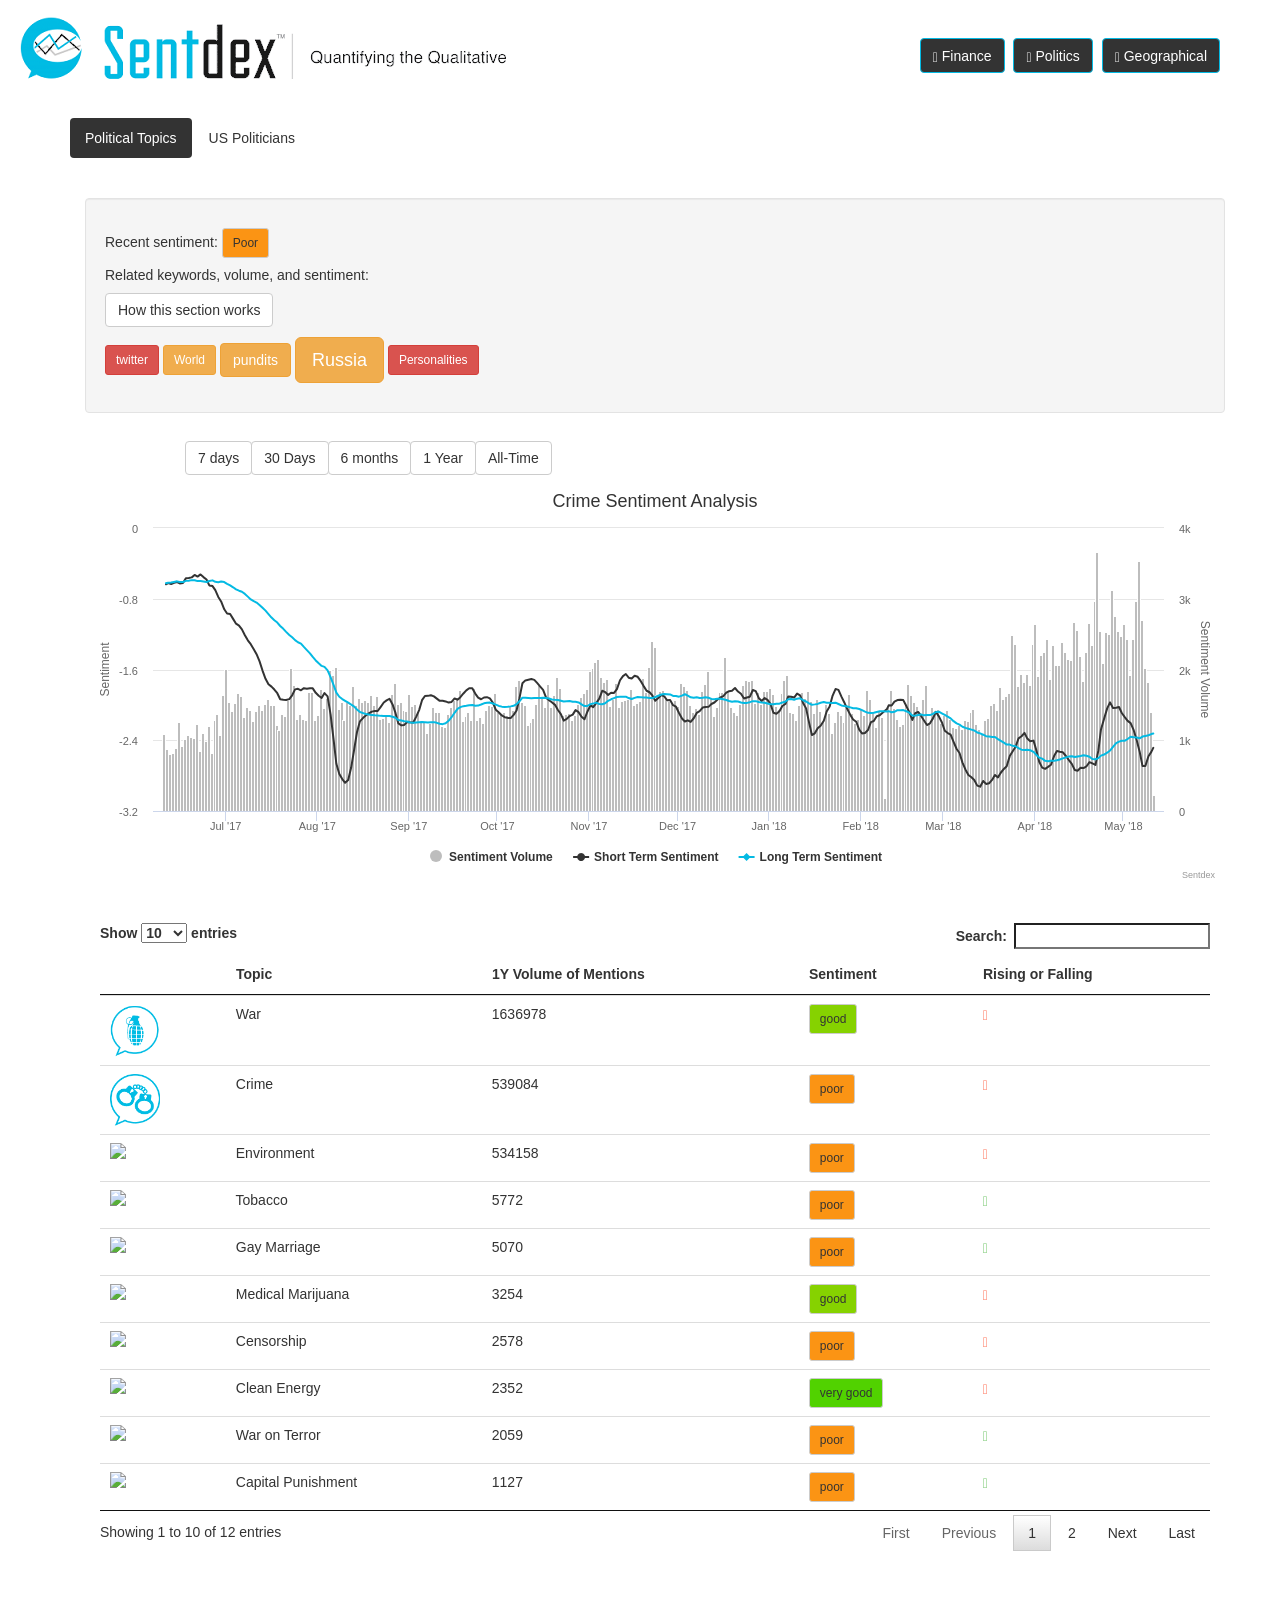
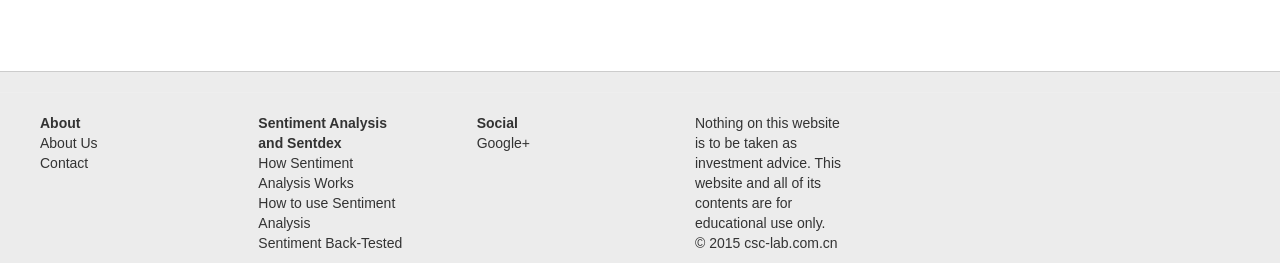
==== index.html @ c2fbd5fb "add index.html and js file" ====
<!DOCTYPE html>
<html lang="en">

<head>
	<meta charset="utf-8" />
	<title>Micro Grid</title>
	<meta name="viewport" content="width=device-width, initial-scale=1.0">
	<link href="./css/bootstrap.min.css" rel="stylesheet" media="screen">
	<link rel="shortcut icon" href="http://sentdex.com/static/images/dark/favicon.ico">



	<link rel="stylesheet" type="text/css" href="./css/jquery.dataTables.css">

	<script type="text/javascript" language="javascript" src="./js/jquery-1.11.1.min.js"></script>

	<script type="text/javascript" class="init">
	$(document).ready(function() {
		$('#fulltable').dataTable({
			"pagingType": "full_numbers",
			"ordering": false
		});
	});
	</script>

	<script type="text/javascript" class="init">
	$(document).ready(function() {
		$('#clientTable').dataTable({
			"pagingType": "full_numbers",
			"ordering": false
		});
	});
	</script>

	<!-- Google Tracking (for sentdex.com) -->
	<script>
	(function(i, s, o, g, r, a, m) {
		i['GoogleAnalyticsObject'] = r;
		i[r] = i[r] || function() {
			(i[r].q = i[r].q || []).push(arguments)
		}, i[r].l = 1 * new Date();
		a = s.createElement(o),
		m = s.getElementsByTagName(o)[0];
		a.async = 1;
		a.src = g;
		m.parentNode.insertBefore(a, m)
	})(window, document, 'script', '//www.google-analytics.com/analytics.js', 'ga');

	ga('create', 'UA-40019675-1', 'sentdex.com');
	ga('send', 'pageview');
	</script>

</head>

<header>
	<div class="navbar-header">
		<a class="navbar-brand" rel="home" href="" title="Sentdex Analysis">
			<img style="max-height:90px; max-width:100%; margin-top: -5px;" src="./images/sentdex-long-banner-dark.png">
		</a>
	</div>

	<div class="container">
		<ul class="nav navbar-nav navbar-right">
			<ul class="nav nav-pills">
				<a href="/financial-analysis/">
					<button type="button" class="btn btn-primary" style=" margin-top: 38px; margin-bottom: 5px; height:35px; margin-right: 5px; margin-left: 15px">
						<span class="glyphicon glyphicon-signal"></span> Finance
					</button>
				</a>
				<a href="/political-analysis/">
					<button type="button" class="btn btn-primary" style=" margin-top: 38px; margin-bottom: 5px; height:35px;">
						<span class="glyphicon glyphicon-king"></span> Politics
					</button>
				</a>
				<a href="/geographical-analysis/">
					<button type="button" class="btn btn-primary" style=" margin-top: 38px; margin-bottom: 5px; height:35px; margin-left: 5px; margin-right: 5px">
						<span class="glyphicon glyphicon-globe"></span> Geographical
					</button>
				</a>
			</ul>
		</ul>
	</div>
	<br><br>
</header>


<body style="min-height:100%;">

	<!--<hr style="color:#77777" ></hr>-->
	<!-- Flashed messages and actual body content -->
	<div class="container" style="min-height:100%">

		<body class="body">

			<ul class="nav nav-pills">

				<li role="presentation" class="active">
					<a href="/political-analysis/">Political Topics</a>
				</li>

				<li role="presentation">
					<a href="/political-analysis/us-politicians/">US Politicians</a>
				</li>

			</ul>
			<br><br>
			<div class="container">
				<!--<h4>crime -  - Sentiment Analysis<h4>-->


				<!--

				BUTTONS:

				Last 7 days:  resample  5Min
				Last 30 days: resample  60Min
				Last 6 months resample  3 hours.
				Last Year:    resample  6 hours
				All time:     resample  1 day

			-->
			<div class="row">
				<div class='col-md-12'>
					<div class="well">

						<h5>Recent sentiment: <button class="btn btn-default btn-sm" style="background:#fb9414">Poor</button></h5>

						<h5>Related keywords, volume, and sentiment:</h5>
						<button class="btn btn-default" type="button" data-toggle="collapse" data-target="#collapseExample" aria-expanded="false" aria-controls="collapseExample">
							How this section works
						</button>
						<div class="collapse" id="collapseExample">
							<div class="well">
								<p>These are popular keywords around the main political keyword of this page (you are currently viewing related terms and sentiment for crime.)</p>
								<p>Size denotes amounts of mentions of the topic related to the political keyword / politician.</p>
								<p>Color is the overall sentiment, where
									<span class="text-success"><strong>green is very positive</strong></span>, <span class="text-info"><strong>blue is positive</strong></span>, no color is neutral, <span class="text-warning"><strong>orange is negative</strong></span>, and
									<span
									class="text-danger"><strong>red is very negative</strong></span>.
								</p> Click on the word to view related news links.
							</div>
						</div>


						<p>
							<span class="spoiler">
								<div class="spoiler-btn" style="display: inline"><button class="btn btn-danger btn-sm">twitter</button></div>
								<div class="spoiler-body collapse">
									<br><p>Related Links:</p>


									<h1 style="font-size: 140.0%"><a href="http://www.usatoday.com/story/news/politics/onpolitics/2017/06/26/conservative-pundits-colluding-russia-isnt-crime/103204036/" target="blank"><strong>http://www.usatoday.com/story/news/politics/onpolitics/2017/06/26/conservative-pundits-colluding-russia-isnt-crime/103204036/</strong></a></h1>



								</div>
							</span>

							<span class="spoiler">
								<div class="spoiler-btn" style="display: inline"><button class="btn btn-warning btn-sm">World</button></div>
								<div class="spoiler-body collapse">
									<br><p>Related Links:</p>


									<h1 style="font-size: 140.0%"><a href="http://www.foxnews.com/politics/2018/05/09/trump-says-will-meet-freed-americans-when-land-in-dc-area-early-thursday-morning.html" target="blank"><strong>http://www.foxnews.com/politics/2018/05/09/trump-says-will-meet-freed-americans-when-land-in-dc-area-early-thursday-morning.html</strong></a></h1>




								</div>
							</span>

							<span class="spoiler">
								<div class="spoiler-btn" style="display: inline"><button class="btn btn-warning btn-md">pundits</button></div>
								<div class="spoiler-body collapse">
									<br><p>Related Links:</p>


									<h1 style="font-size: 140.0%"><a href="http://www.usatoday.com/story/news/politics/onpolitics/2017/06/26/conservative-pundits-colluding-russia-isnt-crime/103204036/" target="blank"><strong>http://www.usatoday.com/story/news/politics/onpolitics/2017/06/26/conservative-pundits-colluding-russia-isnt-crime/103204036/</strong></a></h1>



								</div>
							</span>

							<span class="spoiler">
								<div class="spoiler-btn" style="display: inline"><button class="btn btn-warning btn-lg">Russia</button></div>
								<div class="spoiler-body collapse">
									<br><p>Related Links:</p>


									<h1 style="font-size: 80.0%"><a href="http://www.foxnews.com/politics/2018/05/10/nunes-gowdy-meet-with-doj-officials-amid-russia-probe-standoff.html" target="blank"><strong>http://www.foxnews.com/politics/2018/05/10/nunes-gowdy-meet-with-doj-officials-amid-russia-probe-standoff.html</strong></a></h1>






								</div>
							</span>

							<span class="spoiler">
								<div class="spoiler-btn" style="display: inline"><button class="btn btn-danger btn-sm">Personalities</button></div>
								<div class="spoiler-body collapse">
									<br><p>Related Links:</p>


									<h1 style="font-size: 140.0%"><a href="http://www.foxnews.com/politics/2018/05/09/trump-says-will-meet-freed-americans-when-land-in-dc-area-early-thursday-morning.html" target="blank"><strong>http://www.foxnews.com/politics/2018/05/09/trump-says-will-meet-freed-americans-when-land-in-dc-area-early-thursday-morning.html</strong></a></h1>




								</div>
							</span>
						</p>
					</div>



					<div class="btn-group btn-group-justified" style="margin-left: 100px">

						<div class="btn-toolbar" role="toolbar">

							<div class="btn-group">
								<a href="/political-analysis/?i=crime&tf=7d">
									<button type="button" class="btn btn-default navbar-btn">7 days</button>
								</a>
							</div>
							<div class="btn-group">
								<a href="/political-analysis/?i=crime&tf=30d">
									<button type="button" class="btn btn-default navbar-btn">30 Days</button>
								</a>
							</div>
							<div class="btn-group">
								<a href="/political-analysis/?i=crime&tf=6m">
									<button type="button" class="btn btn-default navbar-btn">6 months</button>
								</a>
							</div>
							<div class="btn-group">
								<a href="/political-analysis/?i=crime&tf=1y">
									<button type="button" class="btn btn-default navbar-btn">1 Year</button>
								</a>
							</div>
							<div class="btn-group">
								<a href="/political-analysis/?i=crime&tf=all">
									<button type="button" class="btn btn-default navbar-btn">All-Time</button>
								</a>
							</div>



						</div>
					</div>
					<div class="container-fluid" style="margin-left:50px">
						<div class="collapse" id="instrumentsearch" style="margin-right:100px">
							<div class="panel panel-primary"></div>
						</div>
					</div>



					<div id=chart_ID class="chart" style="max-height: 500px"></div>

					<script>
					var chart_id = chart_ID
					var series = [{
						'color': '#bdbdbd',
						'type': 'column',
						'data': [
							[1497052800000, 1087],
							[1497139200000, 872],
							[1497225600000, 800],
							[1497312000000, 818],
							[1497398400000, 890],
							[1497484800000, 1256],
							[1497571200000, 915],
							[1497657600000, 1019],
							[1497744000000, 1073],
							[1497830400000, 1051],
							[1497916800000, 1035],
							[1498003200000, 1233],
							[1498089600000, 845],
							[1498176000000, 1103],
							[1498262400000, 993],
							[1498348800000, 1202],
							[1498435200000, 815],
							[1498521600000, 1288],
							[1498608000000, 1373],
							[1498694400000, 1072],
							[1498780800000, 1644],
							[1498867200000, 2007],
							[1498953600000, 1540],
							[1499040000000, 1408],
							[1499126400000, 1532],
							[1499212800000, 1667],
							[1499299200000, 1631],
							[1499385600000, 1330],
							[1499472000000, 1465],
							[1499558400000, 1426],
							[1499644800000, 1272],
							[1499731200000, 1407],
							[1499817600000, 1496],
							[1499904000000, 1433],
							[1499990400000, 1514],
							[1500076800000, 1580],
							[1500163200000, 1492],
							[1500249600000, 1503],
							[1500336000000, 1211],
							[1500422400000, 1148],
							[1500508800000, 1366],
							[1500595200000, 1344],
							[1500681600000, 1566],
							[1500768000000, 2023],
							[1500854400000, 1786],
							[1500940800000, 1299],
							[1501027200000, 1378],
							[1501113600000, 1294],
							[1501200000000, 1293],
							[1501286400000, 1677],
							[1501372800000, 1676],
							[1501459200000, 1281],
							[1501545600000, 1356],
							[1501632000000, 1729],
							[1501718400000, 1459],
							[1501804800000, 1602],
							[1501891200000, 1986],
							[1501977600000, 1928],
							[1502064000000, 2033],
							[1502150400000, 1441],
							[1502236800000, 1542],
							[1502323200000, 1291],
							[1502409600000, 1544],
							[1502496000000, 1501],
							[1502582400000, 1761],
							[1502668800000, 1500],
							[1502755200000, 1604],
							[1502841600000, 1536],
							[1502928000000, 1575],
							[1503014400000, 1536],
							[1503100800000, 1645],
							[1503187200000, 1505],
							[1503273600000, 1619],
							[1503360000000, 1307],
							[1503446400000, 1309],
							[1503532800000, 1371],
							[1503619200000, 1260],
							[1503705600000, 1656],
							[1503792000000, 1816],
							[1503878400000, 1506],
							[1503964800000, 1541],
							[1504051200000, 1422],
							[1504137600000, 1411],
							[1504224000000, 1649],
							[1504310400000, 1490],
							[1504396800000, 1515],
							[1504483200000, 1415],
							[1504569600000, 1251],
							[1504656000000, 1279],
							[1504742400000, 1101],
							[1504828800000, 1248],
							[1504915200000, 1470],
							[1505001600000, 1405],
							[1505088000000, 1400],
							[1505174400000, 1200],
							[1505260800000, 1191],
							[1505347200000, 1375],
							[1505433600000, 1472],
							[1505520000000, 1563],
							[1505606400000, 1610],
							[1505692800000, 1717],
							[1505779200000, 1279],
							[1505865600000, 1337],
							[1505952000000, 1394],
							[1506038400000, 1289],
							[1506124800000, 1732],
							[1506211200000, 1284],
							[1506297600000, 1325],
							[1506384000000, 1247],
							[1506470400000, 1428],
							[1506556800000, 1498],
							[1506643200000, 1480],
							[1506729600000, 1672],
							[1506816000000, 1401],
							[1506902400000, 1383],
							[1506988800000, 1396],
							[1507075200000, 1361],
							[1507161600000, 1489],
							[1507248000000, 1433],
							[1507334400000, 1768],
							[1507420800000, 1854],
							[1507507200000, 1535],
							[1507593600000, 1496],
							[1507680000000, 1212],
							[1507766400000, 1263],
							[1507852800000, 1311],
							[1507939200000, 1511],
							[1508025600000, 1775],
							[1508112000000, 1610],
							[1508198400000, 1465],
							[1508284800000, 1793],
							[1508371200000, 1470],
							[1508457600000, 1633],
							[1508544000000, 1900],
							[1508630400000, 1742],
							[1508716800000, 1353],
							[1508803200000, 1375],
							[1508889600000, 1387],
							[1508976000000, 1280],
							[1509062400000, 1358],
							[1509148800000, 1514],
							[1509235200000, 1612],
							[1509321600000, 1674],
							[1509408000000, 1729],
							[1509494400000, 1984],
							[1509580800000, 2024],
							[1509667200000, 2102],
							[1509753600000, 2151],
							[1509840000000, 1897],
							[1509926400000, 1825],
							[1510012800000, 1866],
							[1510099200000, 1485],
							[1510185600000, 1578],
							[1510272000000, 1813],
							[1510358400000, 1469],
							[1510444800000, 1557],
							[1510531200000, 1565],
							[1510617600000, 1583],
							[1510704000000, 1727],
							[1510790400000, 1492],
							[1510876800000, 1527],
							[1510963200000, 1560],
							[1511049600000, 1880],
							[1511136000000, 1680],
							[1511222400000, 2037],
							[1511308800000, 2397],
							[1511395200000, 2320],
							[1511481600000, 1636],
							[1511568000000, 1697],
							[1511654400000, 1713],
							[1511740800000, 1610],
							[1511827200000, 1549],
							[1511913600000, 1547],
							[1512000000000, 1566],
							[1512086400000, 1479],
							[1512172800000, 1813],
							[1512259200000, 1764],
							[1512345600000, 1714],
							[1512432000000, 1504],
							[1512518400000, 1393],
							[1512604800000, 1451],
							[1512691200000, 1367],
							[1512777600000, 1701],
							[1512864000000, 1788],
							[1512950400000, 1979],
							[1513036800000, 1614],
							[1513123200000, 1348],
							[1513209600000, 1471],
							[1513296000000, 1675],
							[1513382400000, 1683],
							[1513468800000, 2182],
							[1513555200000, 1700],
							[1513641600000, 1467],
							[1513728000000, 1399],
							[1513814400000, 1355],
							[1513900800000, 1516],
							[1513987200000, 1785],
							[1514073600000, 1857],
							[1514160000000, 1839],
							[1514246400000, 1849],
							[1514332800000, 1532],
							[1514419200000, 1677],
							[1514505600000, 1509],
							[1514592000000, 1696],
							[1514678400000, 1702],
							[1514764800000, 1740],
							[1514851200000, 1651],
							[1514937600000, 1478],
							[1515024000000, 1441],
							[1515110400000, 1670],
							[1515196800000, 1856],
							[1515283200000, 1925],
							[1515369600000, 1401],
							[1515456000000, 1389],
							[1515542400000, 1288],
							[1515628800000, 1493],
							[1515715200000, 1683],
							[1515801600000, 1597],
							[1515888000000, 1694],
							[1515974400000, 1555],
							[1516060800000, 1382],
							[1516147200000, 1585],
							[1516233600000, 1416],
							[1516320000000, 1279],
							[1516406400000, 1518],
							[1516492800000, 1382],
							[1516579200000, 1103],
							[1516665600000, 1252],
							[1516752000000, 1417],
							[1516838400000, 1360],
							[1516924800000, 1259],
							[1517011200000, 1511],
							[1517097600000, 1655],
							[1517184000000, 1387],
							[1517270400000, 1241],
							[1517356800000, 1305],
							[1517443200000, 1441],
							[1517529600000, 1359],
							[1517616000000, 1707],
							[1517702400000, 1582],
							[1517788800000, 1397],
							[1517875200000, 1186],
							[1517961600000, 1434],
							[1518048000000, 1322],
							[1518134400000, 181],
							[1518220800000, 1476],
							[1518307200000, 1715],
							[1518393600000, 1450],
							[1518480000000, 1303],
							[1518566400000, 1202],
							[1518652800000, 1227],
							[1518739200000, 1542],
							[1518825600000, 1795],
							[1518912000000, 1633],
							[1518998400000, 1535],
							[1519084800000, 1491],
							[1519171200000, 1388],
							[1519257600000, 1579],
							[1519344000000, 1783],
							[1519430400000, 1264],
							[1519516800000, 1466],
							[1519603200000, 1421],
							[1519689600000, 1441],
							[1519776000000, 1246],
							[1519862400000, 1354],
							[1519948800000, 1434],
							[1520035200000, 1301],
							[1520121600000, 1192],
							[1520208000000, 1179],
							[1520294400000, 1215],
							[1520380800000, 1152],
							[1520467200000, 1293],
							[1520553600000, 1270],
							[1520640000000, 1400],
							[1520726400000, 1443],
							[1520812800000, 1224],
							[1520899200000, 1158],
							[1520985600000, 1105],
							[1521072000000, 1284],
							[1521158400000, 1311],
							[1521244800000, 1500],
							[1521331200000, 1523],
							[1521417600000, 1430],
							[1521504000000, 1756],
							[1521590400000, 1581],
							[1521676800000, 1630],
							[1521763200000, 1670],
							[1521849600000, 2489],
							[1521936000000, 2364],
							[1522022400000, 1771],
							[1522108800000, 1943],
							[1522195200000, 1821],
							[1522281600000, 1931],
							[1522368000000, 1784],
							[1522454400000, 2356],
							[1522540800000, 2638],
							[1522627200000, 1909],
							[1522713600000, 2208],
							[1522800000000, 2244],
							[1522886400000, 2434],
							[1522972800000, 1860],
							[1523059200000, 2341],
							[1523145600000, 2059],
							[1523232000000, 2058],
							[1523318400000, 2393],
							[1523404800000, 2244],
							[1523491200000, 2144],
							[1523577600000, 2133],
							[1523664000000, 2669],
							[1523750400000, 2557],
							[1523836800000, 2184],
							[1523923200000, 1844],
							[1524009600000, 2243],
							[1524096000000, 2651],
							[1524182400000, 2350],
							[1524268800000, 2972],
							[1524355200000, 3663],
							[1524441600000, 2551],
							[1524528000000, 2091],
							[1524614400000, 2525],
							[1524700800000, 2500],
							[1524787200000, 3125],
							[1524873600000, 2753],
							[1524960000000, 2539],
							[1525046400000, 2478],
							[1525132800000, 2642],
							[1525219200000, 2438],
							[1525305600000, 1924],
							[1525392000000, 2434],
							[1525478400000, 2974],
							[1525564800000, 3532],
							[1525651200000, 2705],
							[1525737600000, 2028],
							[1525824000000, 1829],
							[1525910400000, 1401],
							[1525996800000, 227]
						],
						'name': 'Sentiment Volume',
						'yAxis': 1
					}, {
						'color': '#333333',
						'type': 'line',
						'data': [
							[1497118411027.3354, -0.6365789103818358],
							[1497181802324.8074, -0.623533573262732],
							[1497269962444.0415, -0.632822311289244],
							[1497355741601.4744, -0.6197628549682915],
							[1497444089420.7952, -0.6106127986309685],
							[1497523137952.1567, -0.6268003097490071],
							[1497615082930.8271, -0.6211283222182078],
							[1497704183945.5115, -0.5668030532769823],
							[1497784083317.1758, -0.565447997579501],
							[1497873128448.6926, -0.5581925029888496],
							[1497956840320.1414, -0.5313590950015977],
							[1498042498454.2637, -0.5495952028414746],
							[1498129706847.5825, -0.5250280640175808],
							[1498214774544.9954, -0.5551032557711366],
							[1498305097975.635, -0.5819912735844324],
							[1498386566017.274, -0.6491572996242065],
							[1498480783284.26, -0.6569883120023288],
							[1498562101975.1982, -0.7026060402378266],
							[1498649272277.1008, -0.7792152038965017],
							[1498732285615.8982, -0.8306276732569614],
							[1498824115222.0806, -0.9188625121288801],
							[1498907191098.22, -0.9667258033755601],
							[1498995778721.425, -0.9722790819734756],
							[1499082830856.449, -1.0276547413007835],
							[1499169221568.7793, -1.0818958412909356],
							[1499256100534.517, -1.1034731430467433],
							[1499340677925.3455, -1.146157121109171],
							[1499427709347.0486, -1.212018021004413],
							[1499513218580.3708, -1.2695295596882066],
							[1499599324342.677, -1.3133339493386043],
							[1499687003105.6116, -1.3712137324964377],
							[1499769187279.0134, -1.427131745129679],
							[1499854600391.6484, -1.5058077942873258],
							[1499943535564.9785, -1.6117142402972962],
							[1500031268320.7976, -1.7053652108267625],
							[1500117782799.5654, -1.7659772604280333],
							[1500206167090.7944, -1.7934134018707706],
							[1500289287963.8176, -1.8267355847201183],
							[1500375841321.5188, -1.8684290546410816],
							[1500460563832.9304, -1.936734022632958],
							[1500552172912.5842, -1.943192571086533],
							[1500634131732.2598, -1.9449425264219007],
							[1500726466951.8052, -1.9350634538553477],
							[1500810207080.001, -1.8916279997794228],
							[1500895735966.408, -1.8248277069256071],
							[1500980414835.2131, -1.8179824493739862],
							[1501068239502.1636, -1.8350919303532025],
							[1501153667992.1973, -1.8111268260374431],
							[1501241017030.585, -1.8182385007188937],
							[1501331823326.6162, -1.8121572104654549],
							[1501413144301.687, -1.8132684422145808],
							[1501500220168.8674, -1.863882918060943],
							[1501587060607.3457, -1.8969227171156475],
							[1501673095665.1138, -1.9218403550884269],
							[1501757012202.6475, -1.8667252828709717],
							[1501847225215.2756, -1.9035024376676772],
							[1501934338529.108, -2.1074355407693552],
							[1502021369876.965, -2.387534361600097],
							[1502103453960.1128, -2.665609132677556],
							[1502190348027.667, -2.782275341800878],
							[1502276636399.69, -2.838631976447489],
							[1502360889810.9253, -2.88099449609262],
							[1502449957473.4543, -2.8503304644695375],
							[1502538712092.488, -2.7064600553538862],
							[1502626786117.8984, -2.500633768009241],
							[1502706536233.7046, -2.3093878868848834],
							[1502793887298.4812, -2.186237760225354],
							[1502887607953.6956, -2.14641321488463],
							[1502966938570.6885, -2.119893543701169],
							[1503053715480.7373, -2.0951110663166577],
							[1503141969386.3945, -2.076099818684996],
							[1503228884497.5195, -2.069290019684993],
							[1503313619770.6099, -2.068888961781916],
							[1503402119545.3716, -2.022114427784414],
							[1503490794463.0005, -1.9730647952385558],
							[1503573135571.5732, -1.9494755984129688],
							[1503658703933.9512, -1.9306835231309234],
							[1503748281986.1292, -1.9948955882780102],
							[1503833587281.1309, -2.090878572490062],
							[1503917453977.2075, -2.2095764681199475],
							[1504007372997.7693, -2.2318484578935056],
							[1504090963974.5535, -2.226592718958781],
							[1504174887688.0876, -2.193126389798263],
							[1504263093584.0735, -2.1967215206641275],
							[1504352906647.627, -2.1986693185027764],
							[1504437755405.3408, -2.135240172313825],
							[1504525348480.6375, -2.0592063396522113],
							[1504610271971.2493, -1.9467219811325278],
							[1504695407565.0632, -1.899081522440239],
							[1504781192754.904, -1.8981192782173497],
							[1504868846091.39, -1.890643533327339],
							[1504958889419.09, -1.9039950081568993],
							[1505042865687.726, -1.9288912344261444],
							[1505128108919.506, -1.9545139684130224],
							[1505213950449.2493, -1.9529952961478478],
							[1505300858060.302, -1.9611055304003016],
							[1505387822144.7065, -1.974243578065229],
							[1505474738166.1526, -1.9667651085685842],
							[1505563097849.774, -1.927430997631854],
							[1505648301670.4072, -1.9408071837256329],
							[1505732448584.6492, -1.9124970480662264],
							[1505821668985.4692, -1.8708838709475275],
							[1505905542838.5442, -1.8355594260073331],
							[1505990119831.7666, -1.811949999952082],
							[1506080806665.1877, -1.813282564612027],
							[1506167649535.777, -1.8725319191115213],
							[1506251385505.8608, -1.9186938908970597],
							[1506338244193.8098, -1.936485171601063],
							[1506423598575.37, -1.9165083709252244],
							[1506508829100.4243, -1.9130924664454936],
							[1506595212210.8267, -1.927153427906097],
							[1506684954865.1165, -1.9762810530971782],
							[1506769619680.0557, -2.0561757486264374],
							[1506858829838.0352, -2.0854764489721753],
							[1506944360858.3225, -2.11989760431926],
							[1507029186249.2837, -2.1388469991559047],
							[1507118448572.1924, -2.147220291673233],
							[1507201941753.9133, -2.149674825361492],
							[1507290888479.5552, -2.1130179642840066],
							[1507375702258.898, -2.063399470509648],
							[1507459911568.8225, -1.9268576707532237],
							[1507547715209.496, -1.7557603806962516],
							[1507633224680.703, -1.7232623111642202],
							[1507721682524.4365, -1.716092526086274],
							[1507808854597.797, -1.7083417296456236],
							[1507895203209.8042, -1.7172492709803029],
							[1507983462791.2961, -1.7549388430512043],
							[1508068704055.3623, -1.7929938280316475],
							[1508152486736.08, -1.8296355132625532],
							[1508240450298.7012, -1.9180390359786716],
							[1508325299472.2888, -1.9470048108859466],
							[1508408028371.0488, -1.9705906143352472],
							[1508501566240.559, -1.99975456117379],
							[1508586235945.224, -2.0574970555145407],
							[1508672177360.2268, -2.1038323297954475],
							[1508755948926.9937, -2.1778773733720316],
							[1508845351997.1467, -2.158664480476102],
							[1508929235179.3667, -2.1264172179976417],
							[1509019825430.1118, -2.109920557260351],
							[1509101925140.7893, -2.0593754396372494],
							[1509191335392.3577, -2.082643821328256],
							[1509277627371.1257, -2.1345877238347617],
							[1509363761351.0513, -2.1626240334113076],
							[1509448140380.9895, -2.0774621828967357],
							[1509536628164.1826, -2.004979380804617],
							[1509618377272.3164, -2.0257187629541047],
							[1509705780669.4177, -1.9803525938651814],
							[1509796202145.416, -1.9300663546215246],
							[1509882535445.566, -1.8406762567482533],
							[1509968451073.4546, -1.8550816244360915],
							[1510055146805.0493, -1.8874161774782137],
							[1510141270044.6123, -1.8634053179310395],
							[1510228219679.5503, -1.8646882379037726],
							[1510312325269.0876, -1.8226459353713897],
							[1510403071532.9155, -1.721234618090272],
							[1510489332383.133, -1.6742566700517274],
							[1510572698207.2446, -1.6508046977874882],
							[1510656756660.4246, -1.6923378236785227],
							[1510743992591.2388, -1.7019676295265718],
							[1510830490444.8752, -1.6702258963861591],
							[1510919836322.66, -1.6826510475655458],
							[1511006564555.2825, -1.7295359415412062],
							[1511090378235.353, -1.7850625453033677],
							[1511180003857.391, -1.840156254970257],
							[1511267013314.7378, -1.85724152444965],
							[1511349500452.263, -1.8931874317401276],
							[1511433354975.4668, -1.9537582708520498],
							[1511522933836.968, -1.9231816832524053],
							[1511612307439.6792, -1.8891993867916483],
							[1511698524219.1267, -1.9033917708934134],
							[1511780438569.563, -1.947954293680524],
							[1511867948764.0964, -1.945807798079478],
							[1511955279628.8452, -2.0029469086848533],
							[1512040091380.0435, -2.0209814051261312],
							[1512128997954.3306, -2.0916157308983494],
							[1512216296946.621, -2.15429249747887],
							[1512301192974.4607, -2.188248946873337],
							[1512385138374.532, -2.1748153541622335],
							[1512470645653.3108, -2.192545274502908],
							[1512559737481.0344, -2.1511071317077772],
							[1512647913112.8472, -2.0911675176680022],
							[1512732433577.303, -2.07097369574555],
							[1512821069202.5352, -2.0301977166168497],
							[1512904971154.2166, -2.0230760738479194],
							[1512991550291.138, -2.0223677099862503],
							[1513077907146.757, -1.9899178261520973],
							[1513164851338.4941, -1.9733722514266883],
							[1513249845882.077, -1.942578165621973],
							[1513338308607.9338, -1.9168200081755615],
							[1513425978209.051, -1.901563277079016],
							[1513512234380.5093, -1.8623545594090711],
							[1513594066664.8167, -1.8457014519234545],
							[1513679876721.1758, -1.8396088928595686],
							[1513767383600.9556, -1.8093442663263153],
							[1513855282729.1726, -1.8491243865344515],
							[1513940936288.4548, -1.8746526143756312],
							[1514031942049.5015, -1.9271495371695817],
							[1514117035842.921, -1.917536832775228],
							[1514202471275.8208, -1.9072430705165964],
							[1514289715731.2493, -1.8317699939269194],
							[1514374286297.943, -1.8449212938496677],
							[1514461370473.725, -1.921612306306111],
							[1514546641385.386, -1.9562840613854262],
							[1514634474925.1113, -1.9230426753664542],
							[1514718923568.314, -1.9438133513403648],
							[1514807351836.5298, -1.9922405155137808],
							[1514890559199.2693, -2.0893285662785286],
							[1514979219150.568, -2.101047776653899],
							[1515066618339.5151, -2.071879996402712],
							[1515152343891.4622, -2.01304300217201],
							[1515239595746.7854, -1.9904955834801712],
							[1515323824541.1213, -1.9055695807198818],
							[1515410686753.619, -1.9076784308564851],
							[1515496858557.8455, -1.9175264976797826],
							[1515583134969.9692, -1.8726127202645444],
							[1515671685295.061, -1.893234839851615],
							[1515758977305.0137, -1.9782645604141567],
							[1515847553804.4836, -2.0394870831205405],
							[1515931713294.5378, -2.195471028637364],
							[1516017143515.498, -2.3410863527698442],
							[1516101578456.001, -2.32132354433904],
							[1516186181971.0283, -2.26335162438442],
							[1516272242981.8064, -2.236107572961361],
							[1516364871895.7827, -2.180208736472156],
							[1516448861956.2168, -2.0755367234248943],
							[1516536339690.8374, -2.018828419018451],
							[1516617845875.5132, -1.9015313794709405],
							[1516708084256.807, -1.821181633768065],
							[1516793992552.0266, -1.8304442335623952],
							[1516881613073.937, -1.907289394966401],
							[1516965110007.0125, -1.9725702397646805],
							[1517052913150.0527, -2.047089601660852],
							[1517141163582.959, -2.113398650271334],
							[1517223482470.9424, -2.165166128941369],
							[1517313877906.9534, -2.1907475305163064],
							[1517401662252.697, -2.279767901063946],
							[1517483682321.1313, -2.3227732935220424],
							[1517570610509.9182, -2.3176032590075892],
							[1517658358354.748, -2.284396365470641],
							[1517744297047.9832, -2.1948296086483947],
							[1517827540751.6655, -2.1820484801624245],
							[1517914033415.3896, -2.1287805374661657],
							[1518002822894.5298, -2.1173437647028086],
							[1518083725536.3176, -2.088861535476393],
							[1518215540260.625, -2.0455358230272696],
							[1518263766561.3372, -2.005046226146962],
							[1518350420920.7886, -2.0069704033918163],
							[1518432112375.1887, -1.9635144426784559],
							[1518520167086.5103, -1.9452195514077546],
							[1518606931391.3684, -1.9417110010370136],
							[1518690503525.268, -1.9459906637507556],
							[1518779846532.2898, -2.013393410253281],
							[1518867997577.2998, -2.084033294071893],
							[1518955511055.6685, -2.170818775742955],
							[1519039689906.9055, -2.0943643530274416],
							[1519125769379.879, -2.0799481256275194],
							[1519211823325.621, -2.1253581249915743],
							[1519296387338.8496, -2.176140649464433],
							[1519383816386.5317, -2.2278668853878942],
							[1519471826331.6155, -2.2088102232946927],
							[1519559019263.24, -2.1527517290151046],
							[1519644352169.2773, -2.079053544574494],
							[1519732372946.743, -2.1303247832699914],
							[1519817673885.1504, -2.19570621982327],
							[1519905405594.761, -2.2924204514395643],
							[1519991158241.5488, -2.3190322416101457],
							[1520076251573.3857, -2.3376249039200707],
							[1520161651555.845, -2.4173058785355974],
							[1520251920014.8735, -2.498921577959427],
							[1520335935560.4824, -2.5445625132294865],
							[1520422749613.4897, -2.6529601448266913],
							[1520507796538.8787, -2.7304279220983827],
							[1520596097017.525, -2.7932618517875634],
							[1520684689820.5955, -2.818907040271017],
							[1520767268692.0486, -2.849247409117153],
							[1520854572889.9646, -2.9131626542846067],
							[1520939631092.816, -2.925004081277118],
							[1521028131223.7507, -2.860768747147388],
							[1521112356711.2688, -2.8935890992785236],
							[1521202587492.6836, -2.8859065066313674],
							[1521288559552.3323, -2.848629982186601],
							[1521372261523.6782, -2.7927306243039802],
							[1521460530956.9556, -2.819604477019307],
							[1521543637015.1846, -2.767489610960727],
							[1521633796651.3147, -2.7242726017077397],
							[1521716265078.69, -2.693874200343424],
							[1521806033882.2734, -2.5791896167584705],
							[1521892561065.9414, -2.523602649251893],
							[1521977179981.6401, -2.473783367637699],
							[1522062563529.2563, -2.378391735475469],
							[1522150877347.1729, -2.354940753010573],
							[1522237423815.7239, -2.317216805934771],
							[1522319660136.9102, -2.3812899404886063],
							[1522405028834.8462, -2.4117282116549994],
							[1522501432113.3704, -2.4042647051318253],
							[1522581593627.81, -2.5105036013396544],
							[1522667620823.3079, -2.6432635657205843],
							[1522754884604.8828, -2.7090830589318697],
							[1522841372201.9724, -2.72342252091825],
							[1522924816397.5652, -2.7016173198217843],
							[1523013859365.0532, -2.6768439657091987],
							[1523102416282.246, -2.5787659970375048],
							[1523186232941.8184, -2.5205114778691318],
							[1523268358003.8542, -2.5292248328857294],
							[1523360036374.4973, -2.5361388608111843],
							[1523444509367.401, -2.5750798239378327],
							[1523530451546.5173, -2.6211064464127225],
							[1523620768547.7705, -2.6670479183088847],
							[1523708700509.8303, -2.7368762440579877],
							[1523790939914.5413, -2.744566763562319],
							[1523877852637.0881, -2.7117642259488437],
							[1523965072863.441, -2.713934466909236],
							[1524047733277.8003, -2.696514815929982],
							[1524138179003.7944, -2.6481975330013765],
							[1524223127486.794, -2.6623197103426772],
							[1524313482623.9985, -2.6791970830400196],
							[1524399405555.9211, -2.514666948785178],
							[1524474914940.8196, -2.2780729366743375],
							[1524566188477.5542, -2.157899650728204],
							[1524656350067.631, -2.039805353280817],
							[1524740519085.83, -1.971563159652637],
							[1524826761087.5015, -2.034812398129594],
							[1524919683245.9036, -2.033320818898961],
							[1525002603639.0835, -2.0244897698771602],
							[1525083812672.1096, -2.0919852214517793],
							[1525176156204.7192, -2.1411889512054616],
							[1525255013211.2712, -2.180969232695641],
							[1525342283167.3816, -2.206460738524867],
							[1525432575400.349, -2.2861770514460797],
							[1525520691545.7014, -2.4003371290889346],
							[1525606428235.4023, -2.5296127598723284],
							[1525690595811.826, -2.692076204164327],
							[1525773568170.4114, -2.6910243481703735],
							[1525864007449.522, -2.581074487228511],
							[1525947883037.8818, -2.5313774706205217],
							[1526005098514.0974, -2.486254815063312]
						],
						'name': 'Short Term Sentiment'
					}, {
						'color': '#04BAE3',
						'type': 'line',
						'data': [
							[1497118411027.3354, -0.6257375912580794],
							[1497181802324.8074, -0.6191372466768746],
							[1497269962444.0415, -0.6171067683110121],
							[1497355741601.4744, -0.610346538085619],
							[1497444089420.7952, -0.603295544908733],
							[1497523137952.1567, -0.6099174049728789],
							[1497615082930.8271, -0.6108433288564055],
							[1497704183945.5115, -0.5978837379197729],
							[1497784083317.1758, -0.5957982198790258],
							[1497873128448.6926, -0.589505300799151],
							[1497956840320.1414, -0.5901434011849711],
							[1498042498454.2637, -0.6003766450336899],
							[1498129706847.5825, -0.6003693061838186],
							[1498214774544.9954, -0.6045510083399732],
							[1498305097975.635, -0.6104273786113033],
							[1498386566017.274, -0.598625007995481],
							[1498480783284.26, -0.5921130165398906],
							[1498562101975.1982, -0.6086122583523997],
							[1498649272277.1008, -0.6123064848608659],
							[1498732285615.8982, -0.6052419727703291],
							[1498824115222.0806, -0.6113512393514221],
							[1498907191098.22, -0.6308282305807629],
							[1498995778721.425, -0.6484381404641241],
							[1499082830856.449, -0.6704124290081088],
							[1499169221568.7793, -0.6938503534758476],
							[1499256100534.517, -0.7089291303090043],
							[1499340677925.3455, -0.7212174644468885],
							[1499427709347.0486, -0.7451841252709277],
							[1499513218580.3708, -0.7758327554999236],
							[1499599324342.677, -0.8076178733557033],
							[1499687003105.6116, -0.8273124382564535],
							[1499769187279.0134, -0.8431903995412728],
							[1499854600391.6484, -0.8696836621826848],
							[1499943535564.9785, -0.9021851488201276],
							[1500031268320.7976, -0.9344370216070463],
							[1500117782799.5654, -0.9732285308786591],
							[1500206167090.7944, -1.012645624867421],
							[1500289287963.8176, -1.042924549129366],
							[1500375841321.5188, -1.0687719015577866],
							[1500460563832.9304, -1.1080322369184392],
							[1500552172912.5842, -1.1403549968427462],
							[1500634131732.2598, -1.1745605767732106],
							[1500726466951.8052, -1.2094332668637422],
							[1500810207080.001, -1.2360059889078632],
							[1500895735966.408, -1.2681487477817972],
							[1500980414835.2131, -1.2916282185861068],
							[1501068239502.1636, -1.307126063454548],
							[1501153667992.1973, -1.3447870327357372],
							[1501241017030.585, -1.3805721502352415],
							[1501331823326.6162, -1.4174608592685096],
							[1501413144301.687, -1.4577517267651066],
							[1501500220168.8674, -1.4971940913930109],
							[1501587060607.3457, -1.5295975152312766],
							[1501673095665.1138, -1.5594158100288569],
							[1501757012202.6475, -1.5700914792008496],
							[1501847225215.2756, -1.6098202974380627],
							[1501934338529.108, -1.6857023411568133],
							[1502021369876.965, -1.774799472503389],
							[1502103453960.1128, -1.8624867223296098],
							[1502190348027.667, -1.908088023030999],
							[1502276636399.69, -1.9340598767719248],
							[1502360889810.9253, -1.9541910218420524],
							[1502449957473.4543, -1.9755950519614327],
							[1502538712092.488, -1.9971208199576829],
							[1502626786117.8984, -2.0199228651479473],
							[1502706536233.7046, -2.05207115104149],
							[1502793887298.4812, -2.080524543239275],
							[1502887607953.6956, -2.09321977971608],
							[1502966938570.6885, -2.1033857909974265],
							[1503053715480.7373, -2.1084617999600606],
							[1503141969386.3945, -2.115674149028038],
							[1503228884497.5195, -2.1180977073293934],
							[1503313619770.6099, -2.1194780556589454],
							[1503402119545.3716, -2.1242980871817614],
							[1503490794463.0005, -2.125365242756904],
							[1503573135571.5732, -2.1247882445005875],
							[1503658703933.9512, -2.1256099561942743],
							[1503748281986.1292, -2.1351710396791654],
							[1503833587281.1309, -2.1454359046359412],
							[1503917453977.2075, -2.1720522361529744],
							[1504007372997.7693, -2.1769204289092814],
							[1504090963974.5535, -2.1842973671004486],
							[1504174887688.0876, -2.188798198943157],
							[1504263093584.0735, -2.1993410165117715],
							[1504352906647.627, -2.2025042650994404],
							[1504437755405.3408, -2.1992554884892965],
							[1504525348480.6375, -2.19665562532108],
							[1504610271971.2493, -2.1947877588513953],
							[1504695407565.0632, -2.195146245264885],
							[1504781192754.904, -2.1988965825948754],
							[1504868846091.39, -2.195608039828761],
							[1504958889419.09, -2.1953329757139137],
							[1505042865687.726, -2.2031756166724605],
							[1505128108919.506, -2.213578824068283],
							[1505213950449.2493, -2.217819642519181],
							[1505300858060.302, -2.2076111146211406],
							[1505387822144.7065, -2.1797192053462666],
							[1505474738166.1526, -2.1394505661859604],
							[1505563097849.774, -2.089636361619951],
							[1505648301670.4072, -2.045012271546049],
							[1505732448584.6492, -2.025163777249592],
							[1505821668985.4692, -2.014547544233392],
							[1505905542838.5442, -2.0093972521426235],
							[1505990119831.7666, -2.00328098632236],
							[1506080806665.1877, -2.001806254654063],
							[1506167649535.777, -2.0095516467219974],
							[1506251385505.8608, -2.0084307419336906],
							[1506338244193.8098, -1.9962155509609179],
							[1506423598575.37, -1.982165593938596],
							[1506508829100.4243, -1.9763121791250209],
							[1506595212210.8267, -1.9743676917073498],
							[1506684954865.1165, -1.9842877253192572],
							[1506769619680.0557, -1.996944908719201],
							[1506858829838.0352, -2.011673612398939],
							[1506944360858.3225, -2.020010129345007],
							[1507029186249.2837, -2.02291566202452],
							[1507118448572.1924, -2.0217388588937166],
							[1507201941753.9133, -2.0169589738709117],
							[1507290888479.5552, -2.0101299711251235],
							[1507375702258.898, -1.9920003117745388],
							[1507459911568.8225, -1.9596957169308178],
							[1507547715209.496, -1.9184113664582692],
							[1507633224680.703, -1.919611711410334],
							[1507721682524.4365, -1.922071079724124],
							[1507808854597.797, -1.924926781974461],
							[1507895203209.8042, -1.9214911879454977],
							[1507983462791.2961, -1.9210109022927138],
							[1508068704055.3623, -1.9220485828702534],
							[1508152486736.08, -1.918883524762261],
							[1508240450298.7012, -1.9215094805905613],
							[1508325299472.2888, -1.9271960455115582],
							[1508408028371.0488, -1.938714823961054],
							[1508501566240.559, -1.9426822229871],
							[1508586235945.224, -1.9448483948256106],
							[1508672177360.2268, -1.9524526823917112],
							[1508755948926.9937, -1.9608792956771637],
							[1508845351997.1467, -1.9581226594119951],
							[1508929235179.3667, -1.9552904899462606],
							[1509019825430.1118, -1.9650507717260592],
							[1509101925140.7893, -1.964478816193204],
							[1509191335392.3577, -1.9727049172046276],
							[1509277627371.1257, -1.993463986203473],
							[1509363761351.0513, -2.0137323334856467],
							[1509448140380.9895, -2.012821745886246],
							[1509536628164.1826, -1.991355731460041],
							[1509618377272.3164, -1.9856144290622684],
							[1509705780669.4177, -1.9749328134738509],
							[1509796202145.416, -1.9896180371218477],
							[1509882535445.566, -1.9924364164652957],
							[1509968451073.4546, -1.9816529311298545],
							[1510055146805.0493, -1.953659354644342],
							[1510141270044.6123, -1.9368609781054278],
							[1510228219679.5503, -1.9242112466304175],
							[1510312325269.0876, -1.9112575378755978],
							[1510403071532.9155, -1.9094107678843513],
							[1510489332383.133, -1.9074935255349212],
							[1510572698207.2446, -1.906752214392246],
							[1510656756660.4246, -1.9229951353264718],
							[1510743992591.2388, -1.9336604799707726],
							[1510830490444.8752, -1.9208044475851687],
							[1510919836322.66, -1.910934136414586],
							[1511006564555.2825, -1.9124368523052637],
							[1511090378235.353, -1.9164896725972442],
							[1511180003857.391, -1.91675794737587],
							[1511267013314.7378, -1.9235257174160714],
							[1511349500452.263, -1.9231756260124835],
							[1511433354975.4668, -1.9113107358264356],
							[1511522933836.968, -1.8964197028401948],
							[1511612307439.6792, -1.8821358296143913],
							[1511698524219.1267, -1.8761663554201866],
							[1511780438569.563, -1.8790628297764032],
							[1511867948764.0964, -1.8815730760704779],
							[1511955279628.8452, -1.899508356522836],
							[1512040091380.0435, -1.9006450553265608],
							[1512128997954.3306, -1.906948156481461],
							[1512216296946.621, -1.8959301426653874],
							[1512301192974.4607, -1.8798458018078013],
							[1512385138374.532, -1.8955126334221617],
							[1512470645653.3108, -1.9147172173537015],
							[1512559737481.0344, -1.9204326297329493],
							[1512647913112.8472, -1.9138623096362497],
							[1512732433577.303, -1.9214146147994928],
							[1512821069202.5352, -1.9196575232093216],
							[1512904971154.2166, -1.9142018359447641],
							[1512991550291.138, -1.9198942440935594],
							[1513077907146.757, -1.9323139410853778],
							[1513164851338.4941, -1.936891304134533],
							[1513249845882.077, -1.930751813259031],
							[1513338308607.9338, -1.9296524857094604],
							[1513425978209.051, -1.9373660554011363],
							[1513512234380.5093, -1.9445310730412724],
							[1513594066664.8167, -1.956741405155628],
							[1513679876721.1758, -1.9647070048942141],
							[1513767383600.9556, -1.9578425131970916],
							[1513855282729.1726, -1.9615604045890502],
							[1513940936288.4548, -1.9727012376759647],
							[1514031942049.5015, -1.9792386838840945],
							[1514117035842.921, -1.9774866607613173],
							[1514202471275.8208, -1.969383361684355],
							[1514289715731.2493, -1.9576189491397287],
							[1514374286297.943, -1.9579157547702846],
							[1514461370473.725, -1.967060691432964],
							[1514546641385.386, -1.9742374162006135],
							[1514634474925.1113, -1.9752074323213031],
							[1514718923568.314, -1.9838026732636878],
							[1514807351836.5298, -1.9928859227745623],
							[1514890559199.2693, -1.992340751468999],
							[1514979219150.568, -1.9862190408841476],
							[1515066618339.5151, -1.9865250027575587],
							[1515152343891.4622, -1.9726281447325422],
							[1515239595746.7854, -1.9637645217346982],
							[1515323824541.1213, -1.93673760994024],
							[1515410686753.619, -1.934572920843778],
							[1515496858557.8455, -1.942308329972391],
							[1515583134969.9692, -1.9296550166673583],
							[1515671685295.061, -1.9263014426250578],
							[1515758977305.0137, -1.947618750228595],
							[1515847553804.4836, -1.961719151818863],
							[1515931713294.5378, -1.9826553418101622],
							[1516017143515.498, -1.998682628891478],
							[1516101578456.001, -1.9943711537659392],
							[1516186181971.0283, -1.9891994634663752],
							[1516272242981.8064, -1.9760680232328898],
							[1516364871895.7827, -1.9678318754535762],
							[1516448861956.2168, -1.97520144910375],
							[1516536339690.8374, -1.9768703341366423],
							[1516617845875.5132, -1.9779869433760708],
							[1516708084256.807, -1.9746239489312973],
							[1516793992552.0266, -1.9900062925447142],
							[1516881613073.937, -2.0068197725133943],
							[1516965110007.0125, -2.013543726278309],
							[1517052913150.0527, -2.0177038446955797],
							[1517141163582.959, -2.028373172173147],
							[1517223482470.9424, -2.038854953554773],
							[1517313877906.9534, -2.0380444823786004],
							[1517401662252.697, -2.04620330583737],
							[1517483682321.1313, -2.0596933511223408],
							[1517570610509.9182, -2.077012544587622],
							[1517658358354.748, -2.090416043174299],
							[1517744297047.9832, -2.092725037284664],
							[1517827540751.6655, -2.088426040073998],
							[1517914033415.3896, -2.079538621008052],
							[1518002822894.5298, -2.0712985887587245],
							[1518083725536.3176, -2.0718309296230144],
							[1518215540260.625, -2.074521328409962],
							[1518263766561.3372, -2.0709733772715944],
							[1518350420920.7886, -2.0841457977170443],
							[1518432112375.1887, -2.078027523094264],
							[1518520167086.5103, -2.0597268385819856],
							[1518606931391.3684, -2.059815751899423],
							[1518690503525.268, -2.0586541877918245],
							[1518779846532.2898, -2.0723110292438096],
							[1518867997577.2998, -2.0882405778718542],
							[1518955511055.6685, -2.1198894363650824],
							[1519039689906.9055, -2.1217013546837555],
							[1519125769379.879, -2.1143781518363234],
							[1519211823325.621, -2.1079559492939377],
							[1519296387338.8496, -2.118602017787193],
							[1519383816386.5317, -2.1158029093036066],
							[1519471826331.6155, -2.115856965957098],
							[1519559019263.24, -2.101447170795613],
							[1519644352169.2773, -2.0808178321893718],
							[1519732372946.743, -2.07764275061334],
							[1519817673885.1504, -2.095633450976864],
							[1519905405594.761, -2.113842649776466],
							[1519991158241.5488, -2.1326636480848373],
							[1520076251573.3857, -2.152612281992142],
							[1520161651555.845, -2.184285246443286],
							[1520251920014.8735, -2.2090519327535816],
							[1520335935560.4824, -2.22403174803451],
							[1520422749613.4897, -2.247122567322218],
							[1520507796538.8787, -2.259837386302877],
							[1520596097017.525, -2.2696234484249422],
							[1520684689820.5955, -2.2802022549108525],
							[1520767268692.0486, -2.2901018457112152],
							[1520854572889.9646, -2.311667548575377],
							[1520939631092.816, -2.3220396341936502],
							[1521028131223.7507, -2.337554022156092],
							[1521112356711.2688, -2.354332432704356],
							[1521202587492.6836, -2.3576722372203585],
							[1521288559552.3323, -2.3626295046925576],
							[1521372261523.6782, -2.3632129070297037],
							[1521460530956.9556, -2.3874431019700064],
							[1521543637015.1846, -2.4068482841615824],
							[1521633796651.3147, -2.4271364719157424],
							[1521716265078.69, -2.4485766998204896],
							[1521806033882.2734, -2.4491656845288716],
							[1521892561065.9414, -2.4629163617334546],
							[1521977179981.6401, -2.467845434430519],
							[1522062563529.2563, -2.488671962067468],
							[1522150877347.1729, -2.5061887796041815],
							[1522237423815.7239, -2.511204545215696],
							[1522319660136.9102, -2.508561192267803],
							[1522405028834.8462, -2.5132342673026815],
							[1522501432113.3704, -2.5304700546048435],
							[1522581593627.81, -2.564679407788567],
							[1522667620823.3079, -2.5968948903158933],
							[1522754884604.8828, -2.6079647007472175],
							[1522841372201.9724, -2.63294501467859],
							[1522924816397.5652, -2.6383272956672355],
							[1523013859365.0532, -2.6328584388006107],
							[1523102416282.246, -2.632091711164096],
							[1523186232941.8184, -2.6257256642288587],
							[1523268358003.8542, -2.61780761152911],
							[1523360036374.4973, -2.604799579861843],
							[1523444509367.401, -2.5935182031495008],
							[1523530451546.5173, -2.5848602219937984],
							[1523620768547.7705, -2.5814230245878296],
							[1523708700509.8303, -2.590060101839599],
							[1523790939914.5413, -2.5834493797912055],
							[1523877852637.0881, -2.5773281011875193],
							[1523965072863.441, -2.569578069697598],
							[1524047733277.8003, -2.574850512591542],
							[1524138179003.7944, -2.586828898795818],
							[1524223127486.794, -2.6128636389154054],
							[1524313482623.9985, -2.615289600728005],
							[1524399405555.9211, -2.602001640627603],
							[1524474914940.8196, -2.573548644098717],
							[1524566188477.5542, -2.561313089982437],
							[1524656350067.631, -2.5410503495157646],
							[1524740519085.83, -2.516341945826785],
							[1524826761087.5015, -2.4761697845763315],
							[1524919683245.9036, -2.4315872614616487],
							[1525002603639.0835, -2.4151269256740546],
							[1525083812672.1096, -2.404835812556724],
							[1525176156204.7192, -2.404636688844106],
							[1525255013211.2712, -2.386018192902706],
							[1525342283167.3816, -2.360953395454582],
							[1525432575400.349, -2.366647600593409],
							[1525520691545.7014, -2.3684193630571486],
							[1525606428235.4023, -2.3782904368398614],
							[1525690595811.826, -2.358718782799026],
							[1525773568170.4114, -2.3514897510139408],
							[1525864007449.522, -2.3435924257747023],
							[1525947883037.8818, -2.329932009278013],
							[1526005098514.0974, -2.324420479218528]
						],
						'name': 'Long Term Sentiment'
					}]
					var title = {
						'text': 'Crime Sentiment Analysis'
					}
					var xAxis = [{
						'type': 'datetime'
					}]
					var yAxis = [{
						'title': {
							'text': 'Sentiment'
						}
					}, {
						'opposite': 'true',
						'title': {
							'text': 'Sentiment Volume'
						}
					}]
					var chart = {
						'zoomType': 'x',
						'renderTo': 'chart_ID',
						'type': 'line'
					}
					var colors = ['#04BAE3', '#333333', '#90ed7d', '#f7a35c', '#8085e9', '#f15c80', '#e4d354', '#8085e8', '#8d4653', '#91e8e1', '#7cb5ec', '#434348']
					var credits = {
						"text": "Sentdex",
						"href": "http://sentdex.com"
					}
					</script>

					<script>
					$.fn.ready(function() {
						// Spoiler
						$(document).on('click', '.spoiler-btn', function(e) {
							e.preventDefault()
							$(this).parent().children('.spoiler-body').collapse('toggle')
						});
					});
					</script>

					<br><br>
					<div class="container" style="width:100%">
						<table id="fulltable" class="table table-hover" cellspacing="0">
							<thead>
								<tr align="center">
									<th>
										<th align="center">Topic</th>

										<th>1Y Volume of Mentions</th>


										<th>Sentiment</th>
										<th>Rising or Falling</th>

									</tr>
								</thead>
								<tbody>



									<tr valign="center" onclick="document.location='/political-analysis/?i=war&tf=30d'" style="cursor:pointer">
										<td valign="center"><img class="img-responsive" style="max-width:50px" src="./images/War2.png" /></td>


										<!-- name -->
										<td valign="center">&nbsp;&nbsp;War</td>

										<!-- volume -->
										<td valign="center">&nbsp;&nbsp;1636978</td>

										<!-- recent sentiment -->
										<td valign="center">&nbsp;&nbsp;<button class="btn btn-default btn-sm" style="background:#86d200">good</button></td>

										<!-- direction -->


										<td valign="center">&nbsp;&nbsp;<span class="glyphicon glyphicon-chevron-down" style="color:#ff6b50"></span> </td>


									</tr>

									<tr valign="center" onclick="document.location='/political-analysis/?i=crime&tf=30d'" style="cursor:pointer">
										<td valign="center"><img class="img-responsive" style="max-width:50px" src="./images/Crime.png" /></td>


										<!-- name -->
										<td valign="center">&nbsp;&nbsp;Crime</td>

										<!-- volume -->
										<td valign="center">&nbsp;&nbsp;539084</td>

										<!-- recent sentiment -->
										<td valign="center">&nbsp;&nbsp;<button class="btn btn-default btn-sm" style="background:#fb9414">poor</button></td>

										<!-- direction -->


										<td valign="center">&nbsp;&nbsp;<span class="glyphicon glyphicon-chevron-down" style="color:#ff6b50"></span> </td>


									</tr>

									<tr valign="center" onclick="document.location='/political-analysis/?i=environment&tf=30d'" style="cursor:pointer">
										<td valign="center"><img class="img-responsive" style="max-width:50px" src="./images/Environmental.png" /></td>


										<!-- name -->
										<td valign="center">&nbsp;&nbsp;Environment</td>

										<!-- volume -->
										<td valign="center">&nbsp;&nbsp;534158</td>

										<!-- recent sentiment -->
										<td valign="center">&nbsp;&nbsp;<button class="btn btn-default btn-sm" style="background:#fb9414">poor</button></td>

										<!-- direction -->


										<td valign="center">&nbsp;&nbsp;<span class="glyphicon glyphicon-chevron-down" style="color:#ff6b50"></span></td>


									</tr>


									<tr valign="center" onclick="document.location='/political-analysis/?i=tobacco&tf=30d'" style="cursor:pointer">
										<td valign="center"><img class="img-responsive" style="max-width:50px" src="/static/images/politics/Tobacco.png" /></td>


										<!-- name -->
										<td valign="center">&nbsp;&nbsp;Tobacco</td>

										<!-- volume -->
										<td valign="center">&nbsp;&nbsp;5772</td>

										<!-- recent sentiment -->
										<td valign="center">&nbsp;&nbsp;<button class="btn btn-default btn-sm" style="background:#fb9414">poor</button></td>

										<!-- direction -->


										<td valign="center">&nbsp;&nbsp;<span class="glyphicon glyphicon-chevron-up" style="color:#6bc363"></span> </td>


									</tr>

									<tr valign="center" onclick="document.location='/political-analysis/?i=gay%20marriage&tf=30d'" style="cursor:pointer">
										<td valign="center"><img class="img-responsive" style="max-width:50px" src="/static/images/politics/GayRights.png" /></td>


										<!-- name -->
										<td valign="center">&nbsp;&nbsp;Gay Marriage</td>

										<!-- volume -->
										<td valign="center">&nbsp;&nbsp;5070</td>

										<!-- recent sentiment -->
										<td valign="center">&nbsp;&nbsp;<button class="btn btn-default btn-sm" style="background:#fb9414">poor</button></td>

										<!-- direction -->


										<td valign="center">&nbsp;&nbsp;<span class="glyphicon glyphicon-chevron-up" style="color:#6bc363"></span> </td>


									</tr>

									<tr valign="center" onclick="document.location='/political-analysis/?i=medical%20marijuana&tf=30d'" style="cursor:pointer">
										<td valign="center"><img class="img-responsive" style="max-width:50px" src="/static/images/politics/MedicalMarijuana.png" /></td>


										<!-- name -->
										<td valign="center">&nbsp;&nbsp;Medical Marijuana</td>

										<!-- volume -->
										<td valign="center">&nbsp;&nbsp;3254</td>

										<!-- recent sentiment -->
										<td valign="center">&nbsp;&nbsp;<button class="btn btn-default btn-sm" style="background:#86d200">good</button></td>

										<!-- direction -->


										<td valign="center">&nbsp;&nbsp;<span class="glyphicon glyphicon-chevron-down" style="color:#ff6b50"></span> </td>


									</tr>

									<tr valign="center" onclick="document.location='/political-analysis/?i=censorship&tf=30d'" style="cursor:pointer">
										<td valign="center"><img class="img-responsive" style="max-width:50px" src="/static/images/politics/censorship.png" /></td>


										<!-- name -->
										<td valign="center">&nbsp;&nbsp;Censorship</td>

										<!-- volume -->
										<td valign="center">&nbsp;&nbsp;2578</td>

										<!-- recent sentiment -->
										<td valign="center">&nbsp;&nbsp;<button class="btn btn-default btn-sm" style="background:#fb9414">poor</button></td>

										<!-- direction -->


										<td valign="center">&nbsp;&nbsp;<span class="glyphicon glyphicon-chevron-down" style="color:#ff6b50"></span> </td>


									</tr>

									<tr valign="center" onclick="document.location='/political-analysis/?i=clean%20energy&tf=30d'" style="cursor:pointer">
										<td valign="center"><img class="img-responsive" style="max-width:50px" src="/static/images/politics/CleanEnergy.png" /></td>


										<!-- name -->
										<td valign="center">&nbsp;&nbsp;Clean Energy</td>

										<!-- volume -->
										<td valign="center">&nbsp;&nbsp;2352</td>

										<!-- recent sentiment -->
										<td valign="center">&nbsp;&nbsp;<button class="btn btn-default btn-sm" style="background:#51d200">very good</button></td>

										<!-- direction -->


										<td valign="center">&nbsp;&nbsp;<span class="glyphicon glyphicon-chevron-down" style="color:#ff6b50"></span> </td>


									</tr>

									<tr valign="center" onclick="document.location='/political-analysis/?i=war%20on%20terror&tf=30d'" style="cursor:pointer">
										<td valign="center"><img class="img-responsive" style="max-width:50px" src="/static/images/politics/WarOnTerror.png" /></td>


										<!-- name -->
										<td valign="center">&nbsp;&nbsp;War on Terror</td>

										<!-- volume -->
										<td valign="center">&nbsp;&nbsp;2059</td>

										<!-- recent sentiment -->
										<td valign="center">&nbsp;&nbsp;<button class="btn btn-default btn-sm" style="background:#fb9414">poor</button></td>

										<!-- direction -->


										<td valign="center">&nbsp;&nbsp;<span class="glyphicon glyphicon-chevron-up" style="color:#6bc363"></span> </td>


									</tr>

									<tr valign="center" onclick="document.location='/political-analysis/?i=capital%20punishment&tf=30d'" style="cursor:pointer">
										<td valign="center"><img class="img-responsive" style="max-width:50px" src="/static/images/politics/CapitalPunishment.png" /></td>


										<!-- name -->
										<td valign="center">&nbsp;&nbsp;Capital Punishment</td>

										<!-- volume -->
										<td valign="center">&nbsp;&nbsp;1127</td>

										<!-- recent sentiment -->
										<td valign="center">&nbsp;&nbsp;<button class="btn btn-default btn-sm" style="background:#fb9414">poor</button></td>

										<!-- direction -->


										<td valign="center">&nbsp;&nbsp;<span class="glyphicon glyphicon-chevron-up" style="color:#6bc363"></span> </td>


									</tr>

									<tr valign="center" onclick="document.location='/political-analysis/?i=stem%20cell&tf=30d'" style="cursor:pointer">
										<td valign="center">
											<img class="img-responsive" style="max-width:50px" src="/static/images/politics/stemcell.png" />
										</td>


										<!-- name -->
										<td valign="center">&nbsp;&nbsp;Stem Cell Research</td>

										<!-- volume -->
										<td valign="center">&nbsp;&nbsp;973</td>

										<!-- recent sentiment -->
										<td valign="center">&nbsp;&nbsp;<button class="btn btn-default btn-sm" style="background:#86d200">good</button></td>

										<!-- direction -->


										<td valign="center">&nbsp;&nbsp;<span class="glyphicon glyphicon-chevron-up" style="color:#6bc363"></span> </td>


									</tr>

									<tr valign="center" onclick="document.location='/political-analysis/?i=libertarian&tf=30d'" style="cursor:pointer">
										<td valign="center">
											<img class="img-responsive" style="max-width:50px" src="/static/images/politics/libertarian.png" />
										</td>


										<!-- name -->
										<td valign="center">&nbsp;&nbsp;Libertarianism</td>

										<!-- volume -->
										<td valign="center">&nbsp;&nbsp;897</td>

										<!-- recent sentiment -->
										<td valign="center">&nbsp;&nbsp;<button class="btn btn-default btn-sm" style="background:#86d200">good</button></td>

										<!-- direction -->


										<td valign="center">&nbsp;&nbsp;<span class="glyphicon glyphicon-chevron-down" style="color:#ff6b50"></span> </td>


									</tr>





								</tbody>
							</table><br><br><br><br>
						</div>

						<!--<h5><strong> Description:</strong></h5>
						<h5></h5>-->


					</div>

				</div>

			</div>
			<br><br>






		</body>
		<script src="http://ajax.googleapis.com/ajax/libs/jquery/1.8.2/jquery.min.js"></script>
		<script src=./js/graph.js></script>


	</div>



	<!-- js inclues -->
	<script src="./js/jquery-1.11.1.min.js"></script>
	<script src="./js/highstock.js"></script>

	<script type="text/javascript" src="./js/bootstrap.min.js"></script>
	<script type="text/javascript" src="./js/dropdown.js"></script>

	<script type="text/javascript" src="./js/jquery.dataTables.min.js"></script>

	<script>
	$(document).ready(function() {
		$('#example').dataTable({
			"pagingType": "full_numbers"
		});
	});
	</script>




	<script>
	function goBack() {
		window.history.back()
	}
	</script>

</body>



<div class="footer-container" style="background-color: #ececec">
	<div class="border-row" style="width:100%; margin-bottom: 15px;"> </div>
	<footer id="footer">
		<hr></hr>
		<div class="row">
			<div class="col-md-2">
				<ul style="list-style-type: none;">
					<li><strong>About</strong></li>
					<li><a href="/about/">About Us</a></li>
					<li><a href="/contact/">Contact</a></li>

				</ul>

			</div>

			<div class="col-md-2">
				<ul style="list-style-type: none;">
					<li><strong>Sentiment Analysis and Sentdex</strong></li>
					<li><a href="/sentiment-analysis/">How Sentiment Analysis Works</a></li>
					<li><a href="/about/how-to-use-sentiment-analysis">How to use Sentiment Analysis</a></li>
					<li><a href="/blog/back-testing-sentdex-sentiment-analysis-signals-for-stocks">Sentiment Back-Tested</a></li>


				</ul>

			</div>
			<div class="col-md-2">
				<ul style="list-style-type: none;">

					<li><strong>Social</strong></li>
					<li><a href="https://plus.google.com/+sentdex" target="_blank">Google+</a></li>

				</ul>
			</div>


			<div class="col-md-2">
				<ul style="list-style-type: none;">
					<li>Nothing on this website is to be taken as investment advice. This website and all of its contents are for educational use only.</li>
					<li>&copy; 2015 csc-lab.com.cn</li>
				</ul>
			</div>
		</div>
	</footer>

</div>


</html>
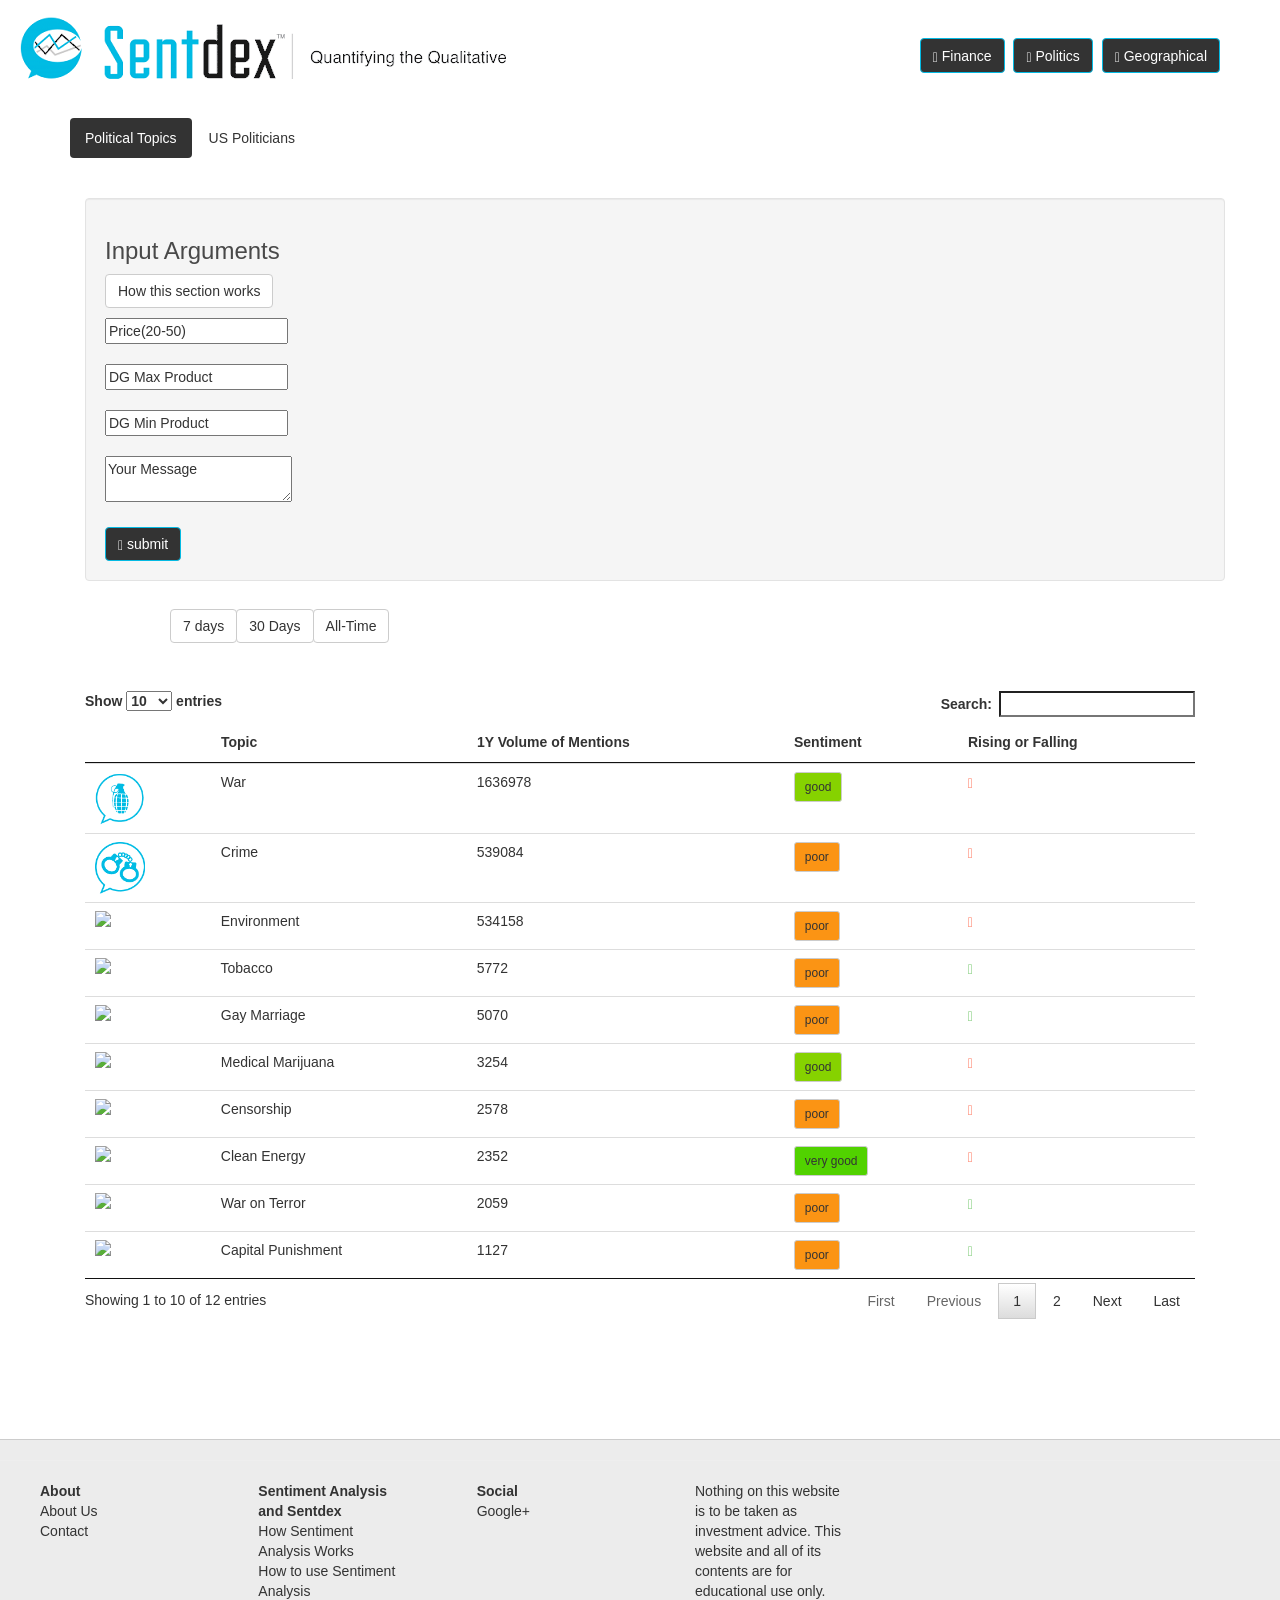
==== commit 823070d9: "modify index.html" ====
--- a/index.html
+++ b/index.html
@@ -85,6 +85,9 @@
 
 
 <body style="min-height:100%;">
+	<?php
+		echo "我的第一段 PHP 脚本！";
+	?>
 
 	<!--<hr style="color:#77777" ></hr>-->
 	<!-- Flashed messages and actual body content -->
@@ -122,99 +125,46 @@
 			<div class="row">
 				<div class='col-md-12'>
 					<div class="well">
-
-						<h5>Recent sentiment: <button class="btn btn-default btn-sm" style="background:#fb9414">Poor</button></h5>
-
-						<h5>Related keywords, volume, and sentiment:</h5>
+						<h3>Input Arguments</h3>
 						<button class="btn btn-default" type="button" data-toggle="collapse" data-target="#collapseExample" aria-expanded="false" aria-controls="collapseExample">
 							How this section works
 						</button>
 						<div class="collapse" id="collapseExample">
 							<div class="well">
-								<p>These are popular keywords around the main political keyword of this page (you are currently viewing related terms and sentiment for crime.)</p>
-								<p>Size denotes amounts of mentions of the topic related to the political keyword / politician.</p>
 								<p>Color is the overall sentiment, where
 									<span class="text-success"><strong>green is very positive</strong></span>, <span class="text-info"><strong>blue is positive</strong></span>, no color is neutral, <span class="text-warning"><strong>orange is negative</strong></span>, and
 									<span
 									class="text-danger"><strong>red is very negative</strong></span>.
-								</p> Click on the word to view related news links.
 							</div>
 						</div>
 
-
 						<p>
-							<span class="spoiler">
-								<div class="spoiler-btn" style="display: inline"><button class="btn btn-danger btn-sm">twitter</button></div>
-								<div class="spoiler-body collapse">
-									<br><p>Related Links:</p>
-
-
-									<h1 style="font-size: 140.0%"><a href="http://www.usatoday.com/story/news/politics/onpolitics/2017/06/26/conservative-pundits-colluding-russia-isnt-crime/103204036/" target="blank"><strong>http://www.usatoday.com/story/news/politics/onpolitics/2017/06/26/conservative-pundits-colluding-russia-isnt-crime/103204036/</strong></a></h1>
-
-
-
-								</div>
-							</span>
-
-							<span class="spoiler">
-								<div class="spoiler-btn" style="display: inline"><button class="btn btn-warning btn-sm">World</button></div>
-								<div class="spoiler-body collapse">
-									<br><p>Related Links:</p>
-
-
-									<h1 style="font-size: 140.0%"><a href="http://www.foxnews.com/politics/2018/05/09/trump-says-will-meet-freed-americans-when-land-in-dc-area-early-thursday-morning.html" target="blank"><strong>http://www.foxnews.com/politics/2018/05/09/trump-says-will-meet-freed-americans-when-land-in-dc-area-early-thursday-morning.html</strong></a></h1>
-
-
-
-
-								</div>
-							</span>
-
-							<span class="spoiler">
-								<div class="spoiler-btn" style="display: inline"><button class="btn btn-warning btn-md">pundits</button></div>
-								<div class="spoiler-body collapse">
-									<br><p>Related Links:</p>
-
-
-									<h1 style="font-size: 140.0%"><a href="http://www.usatoday.com/story/news/politics/onpolitics/2017/06/26/conservative-pundits-colluding-russia-isnt-crime/103204036/" target="blank"><strong>http://www.usatoday.com/story/news/politics/onpolitics/2017/06/26/conservative-pundits-colluding-russia-isnt-crime/103204036/</strong></a></h1>
-
-
-
-								</div>
-							</span>
-
-							<span class="spoiler">
-								<div class="spoiler-btn" style="display: inline"><button class="btn btn-warning btn-lg">Russia</button></div>
-								<div class="spoiler-body collapse">
-									<br><p>Related Links:</p>
-
-
-									<h1 style="font-size: 80.0%"><a href="http://www.foxnews.com/politics/2018/05/10/nunes-gowdy-meet-with-doj-officials-amid-russia-probe-standoff.html" target="blank"><strong>http://www.foxnews.com/politics/2018/05/10/nunes-gowdy-meet-with-doj-officials-amid-russia-probe-standoff.html</strong></a></h1>
-
-
-
-
-
-
-								</div>
-							</span>
-
-							<span class="spoiler">
-								<div class="spoiler-btn" style="display: inline"><button class="btn btn-danger btn-sm">Personalities</button></div>
-								<div class="spoiler-body collapse">
-									<br><p>Related Links:</p>
-
-
-									<h1 style="font-size: 140.0%"><a href="http://www.foxnews.com/politics/2018/05/09/trump-says-will-meet-freed-americans-when-land-in-dc-area-early-thursday-morning.html" target="blank"><strong>http://www.foxnews.com/politics/2018/05/09/trump-says-will-meet-freed-americans-when-land-in-dc-area-early-thursday-morning.html</strong></a></h1>
-
-
-
-
-								</div>
-							</span>
 						</p>
+
+						<div class="contact-form">
+							<div class="text">
+								<input type="text" value="Price(20-50)" onfocus="this.value = '';" onblur="if (this.value	== '') {this.value = 'Price';}"/>
+							</div><br>
+							<div class="text">
+								<input type="text" value="DG Max Product" onfocus="this.value = '';" onblur="if (this.value	== '') {this.value = 'DG Max Product';}"/>
+							</div><br>
+							<div class="text">
+								<input type="text" value="DG Min Product" onfocus="this.value = '';" onblur="if (this.value	== '') {this.value = 'DG Min Product';}"/>
+							</div><br>
+							<div class="text">
+								<textarea value="Message:" onfocus="this.value = '';" onblur="if (this.value == '') {this.value = 'Message';}">Your Message
+								</textarea>
+							</div><br>
+							<a href="/financial-analysis/">
+								<button type="button" class="btn btn-primary">
+									<span class="glyphicon glyphicon-signal"></span> submit
+								</button>
+							</a>
+						 </div>
+						</div>
 					</div>
-
+				</div>
+			</div>
 
 
 					<div class="btn-group btn-group-justified" style="margin-left: 100px">
@@ -232,23 +182,10 @@
 								</a>
 							</div>
 							<div class="btn-group">
-								<a href="/political-analysis/?i=crime&tf=6m">
-									<button type="button" class="btn btn-default navbar-btn">6 months</button>
-								</a>
-							</div>
-							<div class="btn-group">
-								<a href="/political-analysis/?i=crime&tf=1y">
-									<button type="button" class="btn btn-default navbar-btn">1 Year</button>
-								</a>
-							</div>
-							<div class="btn-group">
 								<a href="/political-analysis/?i=crime&tf=all">
 									<button type="button" class="btn btn-default navbar-btn">All-Time</button>
 								</a>
 							</div>
-
-
-
 						</div>
 					</div>
 					<div class="container-fluid" style="margin-left:50px">
@@ -260,9 +197,10 @@
 
 
 					<div id=chart_ID class="chart" style="max-height: 500px"></div>
-
+  	      <script src="http://d3js.org/d3.v3.min.js"></script>
 					<script>
-					var chart_id = chart_ID
+					var chart_id = chart_ID;
+					var parseDate = d3.time.format("%Y%m%d").parse;
 					var series = [{
 						'color': '#bdbdbd',
 						'type': 'column',
@@ -604,7 +542,7 @@
 							[1525910400000, 1401],
 							[1525996800000, 227]
 						],
-						'name': 'Sentiment Volume',
+						'name': 'DG Output',
 						'yAxis': 1
 					}, {
 						'color': '#333333',
@@ -947,7 +885,7 @@
 							[1525947883037.8818, -2.5313774706205217],
 							[1526005098514.0974, -2.486254815063312]
 						],
-						'name': 'Short Term Sentiment'
+						'name': 'Battery Charge'
 					}, {
 						'color': '#04BAE3',
 						'type': 'line',
@@ -1289,10 +1227,10 @@
 							[1525947883037.8818, -2.329932009278013],
 							[1526005098514.0974, -2.324420479218528]
 						],
-						'name': 'Long Term Sentiment'
+						'name': 'Power Purchase'
 					}]
 					var title = {
-						'text': 'Crime Sentiment Analysis'
+						'text': 'Micro Grid Dispatch Result'
 					}
 					var xAxis = [{
 						'type': 'datetime'
@@ -1314,8 +1252,8 @@
 					}
 					var colors = ['#04BAE3', '#333333', '#90ed7d', '#f7a35c', '#8085e9', '#f15c80', '#e4d354', '#8085e8', '#8d4653', '#91e8e1', '#7cb5ec', '#434348']
 					var credits = {
-						"text": "Sentdex",
-						"href": "http://sentdex.com"
+						"text": "CSC",
+						"href": "csc-lab.com.cn"
 					}
 					</script>
 
@@ -1338,7 +1276,6 @@
 										<th align="center">Topic</th>
 
 										<th>1Y Volume of Mentions</th>
-
 
 										<th>Sentiment</th>
 										<th>Rising or Falling</th>
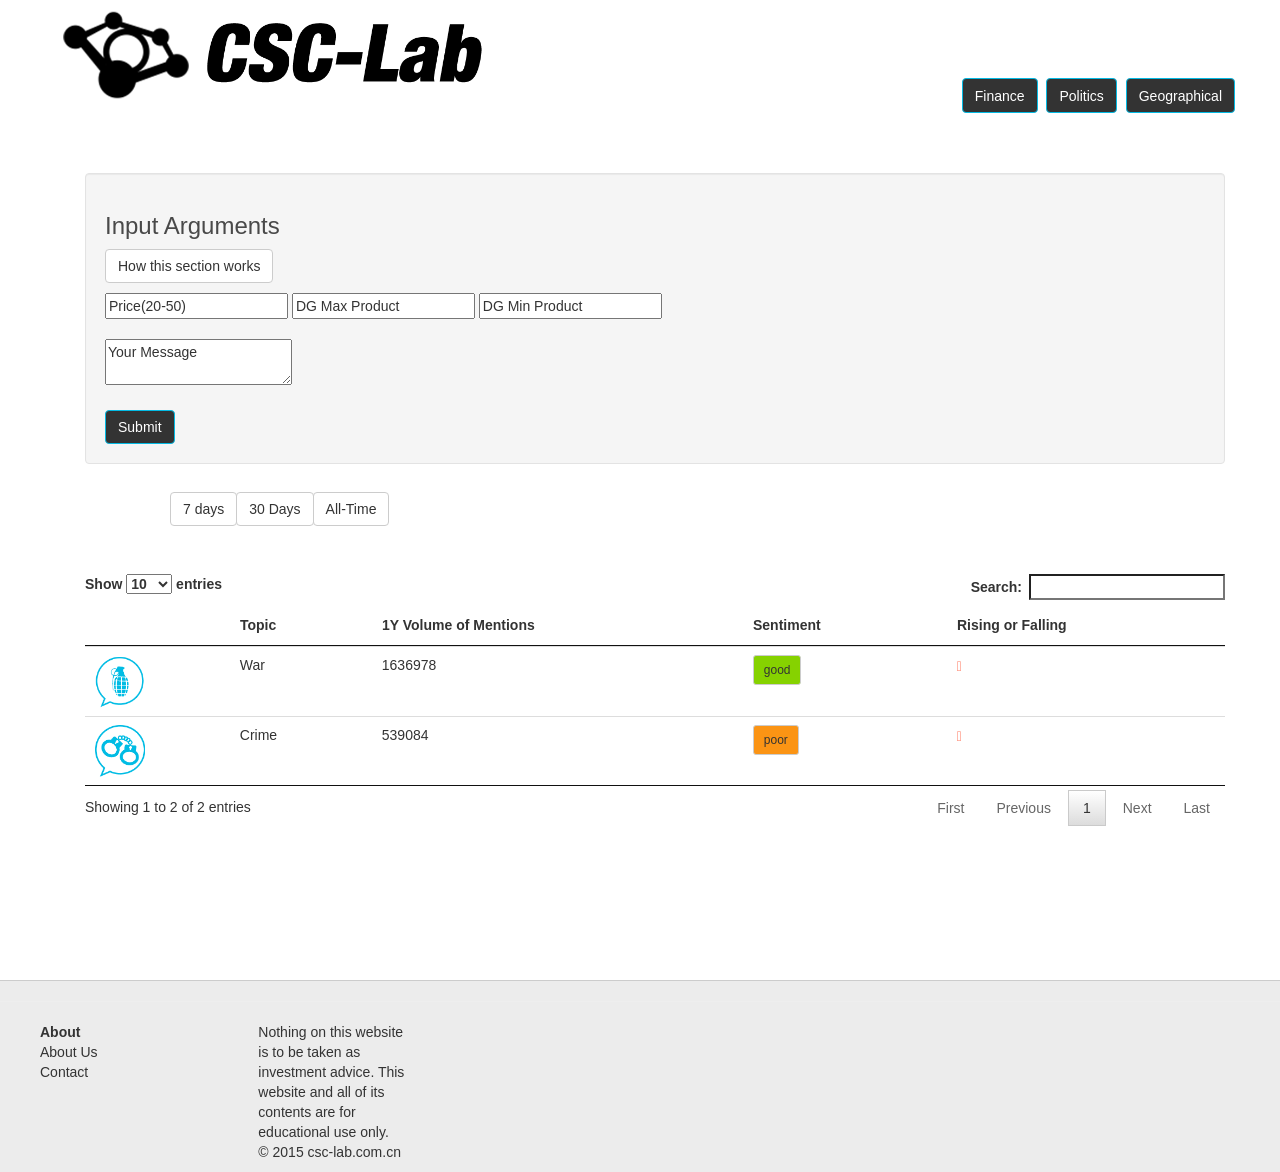
==== commit 14b97f6c: "modify workspace" ====
--- a/index.html
+++ b/index.html
@@ -55,39 +55,14 @@
 <header>
 	<div class="navbar-header">
 		<a class="navbar-brand" rel="home" href="" title="Sentdex Analysis">
-			<img style="max-height:90px; max-width:100%; margin-top: -5px;" src="./images/sentdex-long-banner-dark.png">
+			<img style="max-height:90px; max-width:100%; margin-top: -5px;" src="./images/labLogo-b.png">
 		</a>
-	</div>
-
-	<div class="container">
-		<ul class="nav navbar-nav navbar-right">
-			<ul class="nav nav-pills">
-				<a href="/financial-analysis/">
-					<button type="button" class="btn btn-primary" style=" margin-top: 38px; margin-bottom: 5px; height:35px; margin-right: 5px; margin-left: 15px">
-						<span class="glyphicon glyphicon-signal"></span> Finance
-					</button>
-				</a>
-				<a href="/political-analysis/">
-					<button type="button" class="btn btn-primary" style=" margin-top: 38px; margin-bottom: 5px; height:35px;">
-						<span class="glyphicon glyphicon-king"></span> Politics
-					</button>
-				</a>
-				<a href="/geographical-analysis/">
-					<button type="button" class="btn btn-primary" style=" margin-top: 38px; margin-bottom: 5px; height:35px; margin-left: 5px; margin-right: 5px">
-						<span class="glyphicon glyphicon-globe"></span> Geographical
-					</button>
-				</a>
-			</ul>
-		</ul>
 	</div>
 	<br><br>
 </header>
 
 
 <body style="min-height:100%;">
-	<?php
-		echo "我的第一段 PHP 脚本！";
-	?>
 
 	<!--<hr style="color:#77777" ></hr>-->
 	<!-- Flashed messages and actual body content -->
@@ -95,17 +70,26 @@
 
 		<body class="body">
 
-			<ul class="nav nav-pills">
-
-				<li role="presentation" class="active">
-					<a href="/political-analysis/">Political Topics</a>
-				</li>
-
-				<li role="presentation">
-					<a href="/political-analysis/us-politicians/">US Politicians</a>
-				</li>
-
-			</ul>
+			<div class="container">
+				<ul class="nav navbar-nav navbar-right">
+					<ul class="nav nav-pills">
+						<a href="/financial-analysis/">
+							<button type="button" class="btn btn-primary" style=" margin-top: 38px; margin-bottom: 20px; height:35px; margin-right: 5px; margin-left: 15px">
+								Finance
+							</button>
+						</a>
+						<a href="/political-analysis/">
+							<button type="button" class="btn btn-primary" style=" margin-top: 38px; margin-bottom: 20px; height:35px;"> Politics
+							</button>
+						</a>
+						<a href="/geographical-analysis/">
+							<button type="button" class="btn btn-primary" style=" margin-top: 38px; margin-bottom: 20px; height:35px; margin-left: 5px; margin-right: 5px">
+							Geographical
+							</button>
+						</a>
+					</ul>
+				</ul>
+			</div>
 			<br><br>
 			<div class="container">
 				<!--<h4>crime -  - Sentiment Analysis<h4>-->
@@ -142,29 +126,21 @@
 						</p>
 
 						<div class="contact-form">
-							<div class="text">
-								<input type="text" value="Price(20-50)" onfocus="this.value = '';" onblur="if (this.value	== '') {this.value = 'Price';}"/>
-							</div><br>
-							<div class="text">
-								<input type="text" value="DG Max Product" onfocus="this.value = '';" onblur="if (this.value	== '') {this.value = 'DG Max Product';}"/>
-							</div><br>
-							<div class="text">
-								<input type="text" value="DG Min Product" onfocus="this.value = '';" onblur="if (this.value	== '') {this.value = 'DG Min Product';}"/>
-							</div><br>
-							<div class="text">
-								<textarea value="Message:" onfocus="this.value = '';" onblur="if (this.value == '') {this.value = 'Message';}">Your Message
-								</textarea>
-							</div><br>
-							<a href="/financial-analysis/">
-								<button type="button" class="btn btn-primary">
-									<span class="glyphicon glyphicon-signal"></span> submit
-								</button>
-							</a>
-						 </div>
+							<div class="text" >
+								<form action="./welcome.php" method="post">
+									<input type="text" value="Price(20-50)" onfocus="this.value = '';" onblur="if (this.value	== '') {this.value = 'Price';}"/>
+									<input type="text" value="DG Max Product" onfocus="this.value = '';" onblur="if (this.value	== '') {this.value = 'DG Max Product';}"/>
+									<input type="text" value="DG Min Product" onfocus="this.value = '';" onblur="if (this.value	== '') {this.value = 'DG Min Product';}"/>
+									<br><br>
+									<textarea value="Message:" onfocus="this.value = '';" onblur="if (this.value == '') {this.value = 'Message';}">Your Message
+									</textarea>
+									<br><br>
+									<input type="submit" <button type="button" class="btn btn-primary"></button>
+								</form>
+							</div>
 						</div>
 					</div>
 				</div>
-			</div>
 
 
 					<div class="btn-group btn-group-justified" style="margin-left: 100px">
@@ -188,6 +164,7 @@
 							</div>
 						</div>
 					</div>
+
 					<div class="container-fluid" style="margin-left:50px">
 						<div class="collapse" id="instrumentsearch" style="margin-right:100px">
 							<div class="panel panel-primary"></div>
@@ -1328,224 +1305,6 @@
 
 									</tr>
 
-									<tr valign="center" onclick="document.location='/political-analysis/?i=environment&tf=30d'" style="cursor:pointer">
-										<td valign="center"><img class="img-responsive" style="max-width:50px" src="./images/Environmental.png" /></td>
-
-
-										<!-- name -->
-										<td valign="center">&nbsp;&nbsp;Environment</td>
-
-										<!-- volume -->
-										<td valign="center">&nbsp;&nbsp;534158</td>
-
-										<!-- recent sentiment -->
-										<td valign="center">&nbsp;&nbsp;<button class="btn btn-default btn-sm" style="background:#fb9414">poor</button></td>
-
-										<!-- direction -->
-
-
-										<td valign="center">&nbsp;&nbsp;<span class="glyphicon glyphicon-chevron-down" style="color:#ff6b50"></span></td>
-
-
-									</tr>
-
-
-									<tr valign="center" onclick="document.location='/political-analysis/?i=tobacco&tf=30d'" style="cursor:pointer">
-										<td valign="center"><img class="img-responsive" style="max-width:50px" src="/static/images/politics/Tobacco.png" /></td>
-
-
-										<!-- name -->
-										<td valign="center">&nbsp;&nbsp;Tobacco</td>
-
-										<!-- volume -->
-										<td valign="center">&nbsp;&nbsp;5772</td>
-
-										<!-- recent sentiment -->
-										<td valign="center">&nbsp;&nbsp;<button class="btn btn-default btn-sm" style="background:#fb9414">poor</button></td>
-
-										<!-- direction -->
-
-
-										<td valign="center">&nbsp;&nbsp;<span class="glyphicon glyphicon-chevron-up" style="color:#6bc363"></span> </td>
-
-
-									</tr>
-
-									<tr valign="center" onclick="document.location='/political-analysis/?i=gay%20marriage&tf=30d'" style="cursor:pointer">
-										<td valign="center"><img class="img-responsive" style="max-width:50px" src="/static/images/politics/GayRights.png" /></td>
-
-
-										<!-- name -->
-										<td valign="center">&nbsp;&nbsp;Gay Marriage</td>
-
-										<!-- volume -->
-										<td valign="center">&nbsp;&nbsp;5070</td>
-
-										<!-- recent sentiment -->
-										<td valign="center">&nbsp;&nbsp;<button class="btn btn-default btn-sm" style="background:#fb9414">poor</button></td>
-
-										<!-- direction -->
-
-
-										<td valign="center">&nbsp;&nbsp;<span class="glyphicon glyphicon-chevron-up" style="color:#6bc363"></span> </td>
-
-
-									</tr>
-
-									<tr valign="center" onclick="document.location='/political-analysis/?i=medical%20marijuana&tf=30d'" style="cursor:pointer">
-										<td valign="center"><img class="img-responsive" style="max-width:50px" src="/static/images/politics/MedicalMarijuana.png" /></td>
-
-
-										<!-- name -->
-										<td valign="center">&nbsp;&nbsp;Medical Marijuana</td>
-
-										<!-- volume -->
-										<td valign="center">&nbsp;&nbsp;3254</td>
-
-										<!-- recent sentiment -->
-										<td valign="center">&nbsp;&nbsp;<button class="btn btn-default btn-sm" style="background:#86d200">good</button></td>
-
-										<!-- direction -->
-
-
-										<td valign="center">&nbsp;&nbsp;<span class="glyphicon glyphicon-chevron-down" style="color:#ff6b50"></span> </td>
-
-
-									</tr>
-
-									<tr valign="center" onclick="document.location='/political-analysis/?i=censorship&tf=30d'" style="cursor:pointer">
-										<td valign="center"><img class="img-responsive" style="max-width:50px" src="/static/images/politics/censorship.png" /></td>
-
-
-										<!-- name -->
-										<td valign="center">&nbsp;&nbsp;Censorship</td>
-
-										<!-- volume -->
-										<td valign="center">&nbsp;&nbsp;2578</td>
-
-										<!-- recent sentiment -->
-										<td valign="center">&nbsp;&nbsp;<button class="btn btn-default btn-sm" style="background:#fb9414">poor</button></td>
-
-										<!-- direction -->
-
-
-										<td valign="center">&nbsp;&nbsp;<span class="glyphicon glyphicon-chevron-down" style="color:#ff6b50"></span> </td>
-
-
-									</tr>
-
-									<tr valign="center" onclick="document.location='/political-analysis/?i=clean%20energy&tf=30d'" style="cursor:pointer">
-										<td valign="center"><img class="img-responsive" style="max-width:50px" src="/static/images/politics/CleanEnergy.png" /></td>
-
-
-										<!-- name -->
-										<td valign="center">&nbsp;&nbsp;Clean Energy</td>
-
-										<!-- volume -->
-										<td valign="center">&nbsp;&nbsp;2352</td>
-
-										<!-- recent sentiment -->
-										<td valign="center">&nbsp;&nbsp;<button class="btn btn-default btn-sm" style="background:#51d200">very good</button></td>
-
-										<!-- direction -->
-
-
-										<td valign="center">&nbsp;&nbsp;<span class="glyphicon glyphicon-chevron-down" style="color:#ff6b50"></span> </td>
-
-
-									</tr>
-
-									<tr valign="center" onclick="document.location='/political-analysis/?i=war%20on%20terror&tf=30d'" style="cursor:pointer">
-										<td valign="center"><img class="img-responsive" style="max-width:50px" src="/static/images/politics/WarOnTerror.png" /></td>
-
-
-										<!-- name -->
-										<td valign="center">&nbsp;&nbsp;War on Terror</td>
-
-										<!-- volume -->
-										<td valign="center">&nbsp;&nbsp;2059</td>
-
-										<!-- recent sentiment -->
-										<td valign="center">&nbsp;&nbsp;<button class="btn btn-default btn-sm" style="background:#fb9414">poor</button></td>
-
-										<!-- direction -->
-
-
-										<td valign="center">&nbsp;&nbsp;<span class="glyphicon glyphicon-chevron-up" style="color:#6bc363"></span> </td>
-
-
-									</tr>
-
-									<tr valign="center" onclick="document.location='/political-analysis/?i=capital%20punishment&tf=30d'" style="cursor:pointer">
-										<td valign="center"><img class="img-responsive" style="max-width:50px" src="/static/images/politics/CapitalPunishment.png" /></td>
-
-
-										<!-- name -->
-										<td valign="center">&nbsp;&nbsp;Capital Punishment</td>
-
-										<!-- volume -->
-										<td valign="center">&nbsp;&nbsp;1127</td>
-
-										<!-- recent sentiment -->
-										<td valign="center">&nbsp;&nbsp;<button class="btn btn-default btn-sm" style="background:#fb9414">poor</button></td>
-
-										<!-- direction -->
-
-
-										<td valign="center">&nbsp;&nbsp;<span class="glyphicon glyphicon-chevron-up" style="color:#6bc363"></span> </td>
-
-
-									</tr>
-
-									<tr valign="center" onclick="document.location='/political-analysis/?i=stem%20cell&tf=30d'" style="cursor:pointer">
-										<td valign="center">
-											<img class="img-responsive" style="max-width:50px" src="/static/images/politics/stemcell.png" />
-										</td>
-
-
-										<!-- name -->
-										<td valign="center">&nbsp;&nbsp;Stem Cell Research</td>
-
-										<!-- volume -->
-										<td valign="center">&nbsp;&nbsp;973</td>
-
-										<!-- recent sentiment -->
-										<td valign="center">&nbsp;&nbsp;<button class="btn btn-default btn-sm" style="background:#86d200">good</button></td>
-
-										<!-- direction -->
-
-
-										<td valign="center">&nbsp;&nbsp;<span class="glyphicon glyphicon-chevron-up" style="color:#6bc363"></span> </td>
-
-
-									</tr>
-
-									<tr valign="center" onclick="document.location='/political-analysis/?i=libertarian&tf=30d'" style="cursor:pointer">
-										<td valign="center">
-											<img class="img-responsive" style="max-width:50px" src="/static/images/politics/libertarian.png" />
-										</td>
-
-
-										<!-- name -->
-										<td valign="center">&nbsp;&nbsp;Libertarianism</td>
-
-										<!-- volume -->
-										<td valign="center">&nbsp;&nbsp;897</td>
-
-										<!-- recent sentiment -->
-										<td valign="center">&nbsp;&nbsp;<button class="btn btn-default btn-sm" style="background:#86d200">good</button></td>
-
-										<!-- direction -->
-
-
-										<td valign="center">&nbsp;&nbsp;<span class="glyphicon glyphicon-chevron-down" style="color:#ff6b50"></span> </td>
-
-
-									</tr>
-
-
-
-
 
 								</tbody>
 							</table><br><br><br><br>
@@ -1621,26 +1380,6 @@
 
 			</div>
 
-			<div class="col-md-2">
-				<ul style="list-style-type: none;">
-					<li><strong>Sentiment Analysis and Sentdex</strong></li>
-					<li><a href="/sentiment-analysis/">How Sentiment Analysis Works</a></li>
-					<li><a href="/about/how-to-use-sentiment-analysis">How to use Sentiment Analysis</a></li>
-					<li><a href="/blog/back-testing-sentdex-sentiment-analysis-signals-for-stocks">Sentiment Back-Tested</a></li>
-
-
-				</ul>
-
-			</div>
-			<div class="col-md-2">
-				<ul style="list-style-type: none;">
-
-					<li><strong>Social</strong></li>
-					<li><a href="https://plus.google.com/+sentdex" target="_blank">Google+</a></li>
-
-				</ul>
-			</div>
-
 
 			<div class="col-md-2">
 				<ul style="list-style-type: none;">
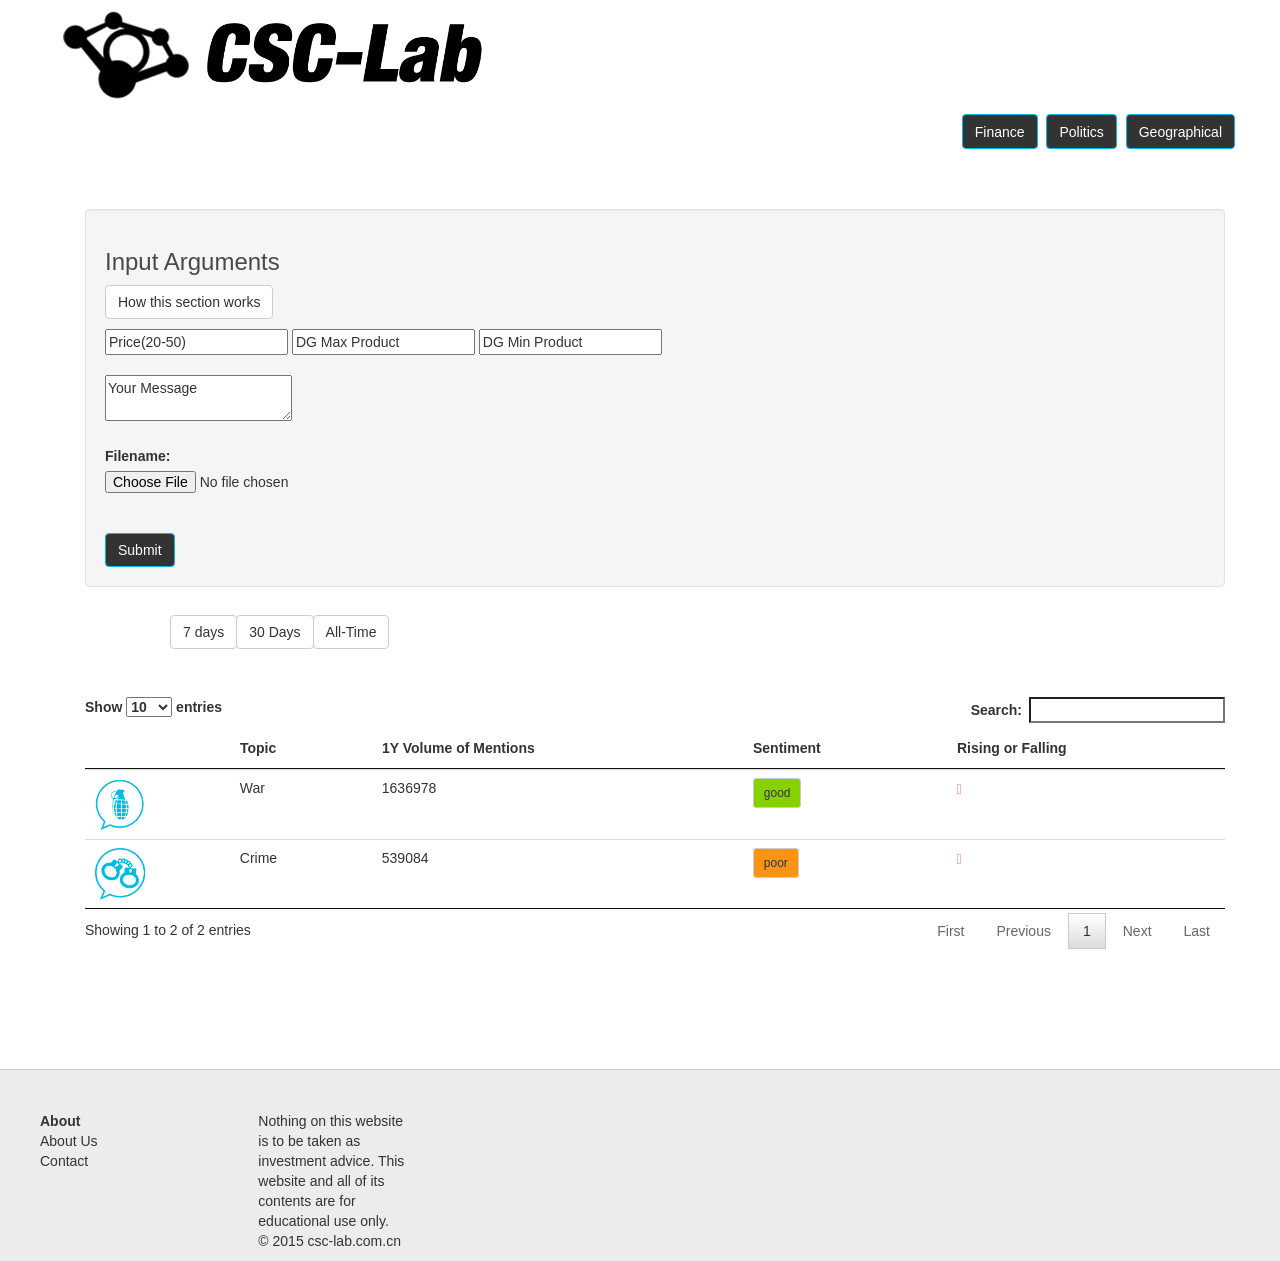
==== commit 52224e33: "add submit.php" ====
--- a/index.html
+++ b/index.html
@@ -70,7 +70,7 @@
 
 		<body class="body">
 
-			<div class="container">
+			<div class="container" style=" margin-top: 36px">
 				<ul class="nav navbar-nav navbar-right">
 					<ul class="nav nav-pills">
 						<a href="/financial-analysis/">
@@ -127,13 +127,16 @@
 
 						<div class="contact-form">
 							<div class="text" >
-								<form action="./welcome.php" method="post">
-									<input type="text" value="Price(20-50)" onfocus="this.value = '';" onblur="if (this.value	== '') {this.value = 'Price';}"/>
-									<input type="text" value="DG Max Product" onfocus="this.value = '';" onblur="if (this.value	== '') {this.value = 'DG Max Product';}"/>
-									<input type="text" value="DG Min Product" onfocus="this.value = '';" onblur="if (this.value	== '') {this.value = 'DG Min Product';}"/>
+								<form action="./submit.php" method="post" enctype="multipart/form-data">
+									<input type="text" name="price" value="Price(20-50)" onfocus="this.value = '';" onblur="if (this.value	== '') {this.value = 'Price(20-50)';}"/>
+									<input type="text" name="DGMax" value="DG Max Product" onfocus="this.value = '';" onblur="if (this.value	== '') {this.value = 'DG Max Product';}"/>
+									<input type="text" name="DGMin" value="DG Min Product" onfocus="this.value = '';" onblur="if (this.value	== '') {this.value = 'DG Min Product';}"/>
 									<br><br>
-									<textarea value="Message:" onfocus="this.value = '';" onblur="if (this.value == '') {this.value = 'Message';}">Your Message
+									<textarea name="Message" value="Message:" onfocus="this.value = '';" onblur="if (this.value == '') {this.value = 'Message';}">Your Message
 									</textarea>
+									<br><br>
+									<label for="file">Filename:</label>
+									<input type="file" name="file" id="file" />
 									<br><br>
 									<input type="submit" <button type="button" class="btn btn-primary"></button>
 								</form>
@@ -1322,10 +1325,6 @@
 			<br><br>
 
 
-
-
-
-
 		</body>
 		<script src="http://ajax.googleapis.com/ajax/libs/jquery/1.8.2/jquery.min.js"></script>
 		<script src=./js/graph.js></script>
